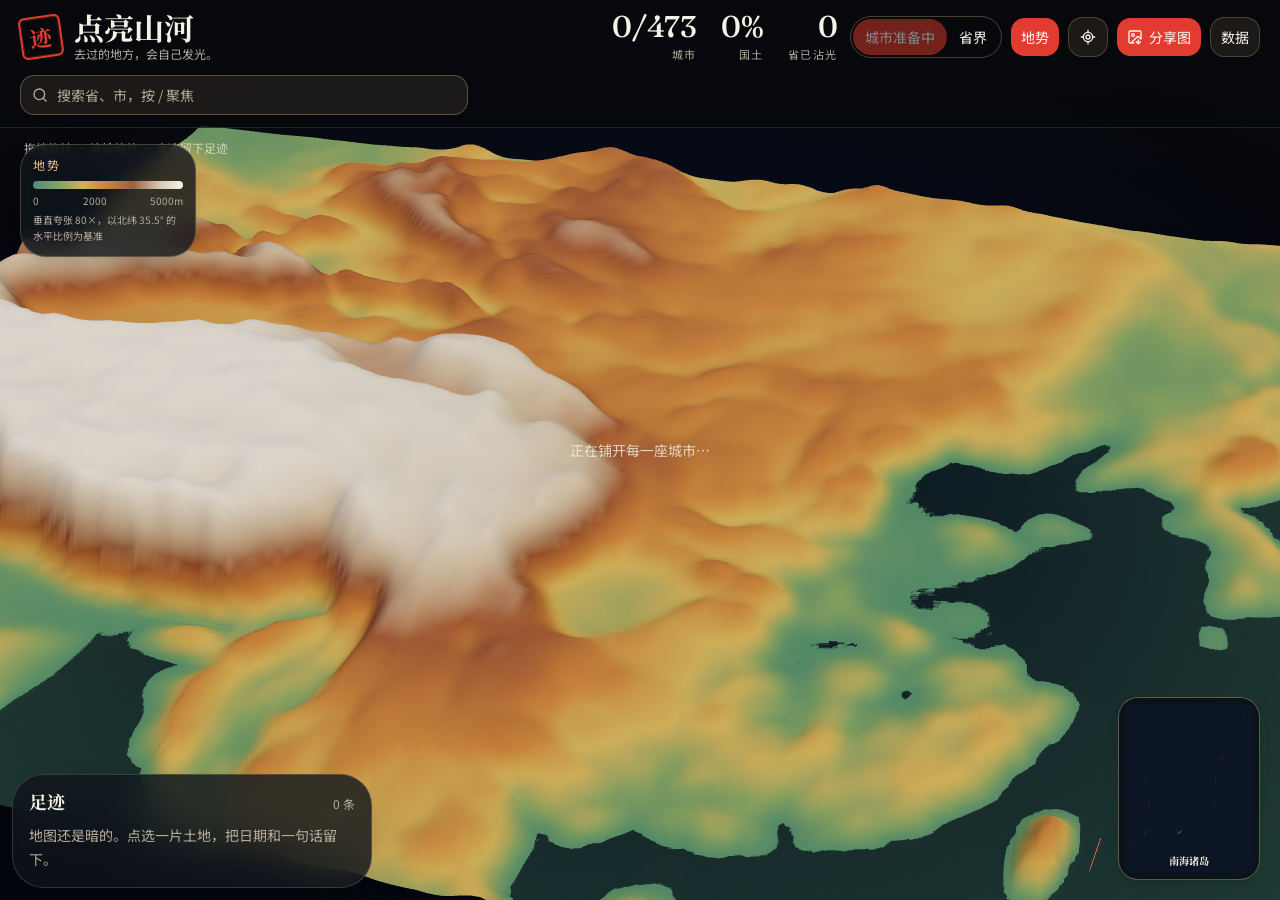
==== index.html @ 59b151c9 "点亮山河 3D 中国足迹地图" ====
<!DOCTYPE html><html lang="zh-CN" class="dark h-full antialiased"><head><meta charSet="utf-8"/><meta name="viewport" content="width=device-width, initial-scale=1"/><link rel="stylesheet" href="./_next/static/chunks/17xuiox88rmtp.css" data-precedence="next"/><link rel="preload" as="script" fetchPriority="low" href="./_next/static/chunks/0wfurka9errm3.js"/><script src="./_next/static/chunks/0yz0oxanetv6p.js" async=""></script><script src="./_next/static/chunks/39_j1bdzreq0m.js" async=""></script><script src="./_next/static/chunks/turbopack-0hvx9v9vijn-c.js" async=""></script><script src="./_next/static/chunks/3qfy96eoyh-ek.js" async=""></script><script src="./_next/static/chunks/10ocx490lu2ni.js" async=""></script><script src="./_next/static/chunks/0ku7vrfqvqwoa.js" async=""></script><script src="./_next/static/chunks/08nusuk3wm1q7.js" async=""></script><meta name="theme-color" content="#07080d"/><title>点亮山河</title><meta name="description" content="在三维中国地图上记下你去过的省和城市，点亮足迹，并导出可以分享的图片。"/><meta name="mobile-web-app-capable" content="yes"/><meta name="apple-mobile-web-app-title" content="点亮山河"/><meta name="apple-mobile-web-app-status-bar-style" content="black-translucent"/><link rel="icon" href="./favicon.ico?favicon.117ezoe8m31dk.ico" sizes="48x48" type="image/x-icon"/><link rel="icon" href="./icon.svg?icon.06da-jh_1j6-o.svg" sizes="any" type="image/svg+xml"/><script src="./_next/static/chunks/0cz1d0mv5g_q7.js" noModule=""></script></head><body class="h-dvh overflow-hidden"><div hidden=""><!--$--><!--/$--></div><div class="grid h-dvh place-items-center bg-[#07080d] text-[#f4efe4]"><div class="text-center"><div class="seal mx-auto">迹</div><h1 class="mt-6 font-serif text-4xl">点亮山河</h1><p class="mt-3 text-sm text-[#b3a898]">正在铺开海岸线…</p><div class="mx-auto mt-6 h-px w-40 overflow-hidden bg-white/10"><div class="h-full w-1/2 animate-[load_1.2s_ease-in-out_infinite] bg-[#e4c48a]"></div></div></div></div><!--$--><!--/$--><script id="_R_">(globalThis["TURBOPACK"] || (globalThis["TURBOPACK"] = [])).push({"otherChunks":["static/chunks/0wfurka9errm3.js","static/chunks/0yz0oxanetv6p.js","static/chunks/39_j1bdzreq0m.js"],"runtimeModuleIds":[94553]});</script><script src="./_next/static/chunks/0wfurka9errm3.js" async=""></script><script>(self.__next_f=self.__next_f||[]).push([0])</script><script>self.__next_f.push([1,"1:\"$Sreact.fragment\"\n2:\"./_next/static/chunks/3qfy96eoyh-ek.js\"\n3:I[39756,[\"$2\"],\"default\"]\n4:I[37457,[\"$2\"],\"default\"]\n6:\"./_next/static/chunks/10ocx490lu2ni.js\"\n7:\"./_next/static/chunks/0ku7vrfqvqwoa.js\"\n8:\"./_next/static/chunks/08nusuk3wm1q7.js\"\n9:I[18540,[\"$2\",\"$6\",\"$7\",\"$8\"],\"AppFrame\"]\na:I[97367,[\"$2\"],\"OutletBoundary\"]\nb:\"$Sreact.suspense\"\nd:\"ViewportBoundary\"\ne:I[97367,[\"$2\"],\"$d\"]\n10:\"MetadataBoundary\"\n11:I[97367,[\"$2\"],\"$10\"]\n13:I[68027,[\"$2\"],\"default\",1]\n:HL[\"./_next/static/chunks/17xuiox88rmtp.css\",\"style\"]\n5:[[\"children\",{\"s\":\"__PAGE__\",\"h\":512,\"d\":{\"r\":[\"$\",\"$1\",\"c\",{\"children\":[[\"$\",\"$L9\",null,{}],[[\"$\",\"script\",\"script-0\",{\"src\":\"./_next/static/chunks/10ocx490lu2ni.js\",\"async\":true,\"nonce\":\"$undefined\"}],[\"$\",\"script\",\"script-1\",{\"src\":\"./_next/static/chunks/0ku7vrfqvqwoa.js\",\"async\":true,\"nonce\":\"$undefined\"}],[\"$\",\"script\",\"script-2\",{\"src\":\"./_next/static/chunks/08nusuk3wm1q7.js\",\"async\":true,\"nonce\":\"$undefined\"}]],[\"$\",\"$La\",null,{\"children\":[\"$\",\"$b\",null,{\"name\":\"Next.MetadataOutlet\",\"children\":\"$@c\"}]}]]}],\"p\":false,\"v\":null}}]]\n0:{\"P\":null,\"c\":[\"\",\"\"],\"q\":\"\",\"i\":false,\"t\":{\"t\":{\"s\":\"\",\"h\":528,\"d\":{\"r\":[\"$\",\"$1\",\"c\",{\"children\":[[[\"$\",\"link\",\"0\",{\"rel\":\"stylesheet\",\"href\":\"./_next/static/chunks/17xuiox88rmtp.css\",\"precedence\":\"next\",\"crossOrigin\":\"$undefined\",\"nonce\":\"$undefined\"}],[\"$\",\"script\",\"script-0\",{\"src\":\"./_next/static/chunks/3qfy96eoyh-ek.js\",\"async\":true,\"nonce\":\"$undefined\"}]],[\"$\",\"html\",null,{\"lang\":\"zh-CN\",\"className\":\"dark h-full antialiased\",\"children\":[\"$\",\"body\",null,{\"className\":\"h-dvh overflow-hidden\",\"children\":[\"$\",\"$L3\",null,{\"parallelRouterKey\":\"children\",\"error\":\"$undefined\",\"errorStyles\":\"$undefined\",\"errorScripts\":\"$undefined\",\"template\":[\"$\",\"$L4\",null,{}],\"templateStyles\":\"$undefined\",\"templateScripts\":\"$undefined\",\"notFound\":[[[\"$\",\"title\",null,{\"children\":\"404: This page could not be found.\"}],[\"$\",\"div\",null,{\"style\":{\"fontFamily\":\"system-ui,\\\"Segoe UI\\\",Roboto,Helvetica,Arial,sans-serif,\\\"Apple Color Emoji\\\",\\\"Segoe UI Emoji\\\"\",\"height\":\"100vh\",\"textAlign\":\"center\",\"display\":\"flex\",\"flexDirection\":\"column\",\"alignItems\":\"center\",\"justifyContent\":\"center\"},\"children\":[\"$\",\"div\",null,{\"children\":[[\"$\",\"style\",null,{\"dangerouslySetInnerHTML\":{\"__html\":\"body{color:#000;background:#fff;margin:0}.next-error-h1{border-right:1px solid rgba(0,0,0,.3)}@media (prefers-color-scheme:dark){body{color:#fff;background:#000}.next-error-h1{border-right:1px solid rgba(255,255,255,.3)}}\"}}],[\"$\",\"h1\",null,{\"className\":\"next-error-h1\",\"style\":{\"display\":\"inline-block\",\"margin\":\"0 20px 0 0\",\"padding\":\"0 23px 0 0\",\"fontSize\":24,\"fontWeight\":500,\"verticalAlign\":\"top\",\"lineHeight\":\"49px\"},\"children\":404}],[\"$\",\"div\",null,{\"style\":{\"display\":\"inline-block\"},\"children\":[\"$\",\"h2\",null,{\"style\":{\"fontSize\":14,\"fontWeight\":400,\"lineHeight\":\"49px\",\"margin\":0},\"children\":\"This page could not be found.\"}]}]]}]}]],[]],\"forbidden\":\"$undefined\",\"unauthorized\":\"$undefined\"}]}]}]]}],\"p\":false,\"v\":null},\"c\":\"$Q5\"},\"h\":{\"r\":[\"$\",\"$1\",\"h\",{\"children\":[null,[\"$\",\"$Le\",null,{\"children\":\"$Lf\"}],[\"$\",\"$L11\",null,{\"children\":[[\"$\",\"div\",null,{\"hidden\":true,\"children\":[\"$\",\"$b\",null,{\"name\":\"Next.Metadata\",\"children\":\"$L12\"}]}],null]}],null]}],\"p\":false,\"v\":null}},\"m\":\"$undefined\",\"G\":[\"$13\",[[\"$\",\"link\",\"0\",{\"rel\":\"stylesheet\",\"href\":\"./_next/static/chunks/17xuiox88rmtp.css\",\"precedence\":\"next\",\"crossOrigin\":\"$undefined\",\"nonce\":\"$undefined\"}]]],\"S\":true,\"r\":\"$undefined\",\"s\":\"$undefined\",\"a\":\"$undefined\",\"l\":\"$undefined\",\"p\":\"$undefined\",\"d\":\"$undefined\",\"b\":\"VUYi3bUwhO5BUuHXXcpyo\"}\nf:[[\"$\",\"meta\",\"0\",{\"charSet\":\"utf-8\"}],[\"$\",\"meta\",\"1\",{\"name\":\"viewport\",\"content\":\"width=device-width, initial-scale=1\"}],[\"$\",\"meta\",\"2\",{\"name\":\"theme-color\",\"content\":\"#07080d\"}]]\n14:I[27201,[\"$2\"],\"IconMark\"]\nc:null\n12:[[\"$\",\"title\",\"0\",{\"children\":\"点亮山河\"}],[\"$\",\"meta\",\"1\",{\"name\":\"description\",\"content\":\"在三维中国地图上记下你去过的省和城市，点亮足迹，并导出可以分享的图片。\"}],[\"$\",\"meta\",\"2\",{\"name\":\"mobile-web-app-capable\",\"content\":\"yes\"}],[\"$\",\"meta\",\"3\",{\"name\":\"apple-mobile-web-app-title\",\"content\":\"点亮山河\"}],[\"$\",\"meta\",\"4\",{\"name\":\"apple-mobile-web-app-status-bar-style\",\"content\":\"black-translucent\"}],[\"$\",\"link\",\"5\",{\"rel\":\"icon\",\"href\":\"./favicon.ico?favicon.117ezoe8m31dk.ico\",\"sizes\":\"48x48\",\"type\":\"image/x-icon\"}],[\"$\",\"link\",\"6\",{\"rel\":\"icon\",\"href\":\"./icon.svg?icon.06da-jh_1j6-o.svg\",\"sizes\":\"any\",\"type\":\"image/svg+xml\"}],[\"$\",\"$L14\",\"7\",{}]]\n"])</script></body></html>
---- _next/static/chunks/17xuiox88rmtp.css ----
@layer properties{@supports (((-webkit-hyphens:none)) and (not (margin-trim:inline))) or ((-moz-orient:inline) and (not (color:rgb(from red r g b)))){:root,:host{--shimmer-angle:20deg}*,:before,:after,::backdrop{--tw-translate-x:0;--tw-translate-y:0;--tw-translate-z:0;--tw-rotate-x:initial;--tw-rotate-y:initial;--tw-rotate-z:initial;--tw-skew-x:initial;--tw-skew-y:initial;--tw-space-y-reverse:0;--tw-border-style:solid;--tw-leading:initial;--tw-font-weight:initial;--tw-tracking:initial;--tw-shadow:0 0 #0000;--tw-shadow-color:initial;--tw-shadow-alpha:100%;--tw-inset-shadow:0 0 #0000;--tw-inset-shadow-color:initial;--tw-inset-shadow-alpha:100%;--tw-ring-color:initial;--tw-ring-shadow:0 0 #0000;--tw-inset-ring-color:initial;--tw-inset-ring-shadow:0 0 #0000;--tw-ring-inset:initial;--tw-ring-offset-width:0px;--tw-ring-offset-color:#fff;--tw-ring-offset-shadow:0 0 #0000;--tw-outline-style:solid;--tw-backdrop-blur:initial;--tw-backdrop-brightness:initial;--tw-backdrop-contrast:initial;--tw-backdrop-grayscale:initial;--tw-backdrop-hue-rotate:initial;--tw-backdrop-invert:initial;--tw-backdrop-opacity:initial;--tw-backdrop-saturate:initial;--tw-backdrop-sepia:initial;--tw-duration:initial;--tw-animation-delay:0s;--tw-animation-direction:normal;--tw-animation-duration:initial;--tw-animation-fill-mode:none;--tw-animation-iteration-count:1;--tw-enter-blur:0;--tw-enter-opacity:1;--tw-enter-rotate:0;--tw-enter-scale:1;--tw-enter-translate-x:0;--tw-enter-translate-y:0;--tw-exit-blur:0;--tw-exit-opacity:1;--tw-exit-rotate:0;--tw-exit-scale:1;--tw-exit-translate-x:0;--tw-exit-translate-y:0;--scroll-fade-t:0px;--scroll-fade-b:0px;--scroll-fade-s:0px;--scroll-fade-e:0px;--scroll-fade-mask:initial;--shimmer-image:initial;--shimmer-text-fill:initial}}}@layer theme{:root,:host{--color-black:#000;--color-white:#fff;--spacing:.25rem;--container-sm:24rem;--container-md:28rem;--container-3xl:48rem;--text-xs:.75rem;--text-xs--line-height:calc(1 / .75);--text-sm:.875rem;--text-sm--line-height:calc(1.25 / .875);--text-base:1rem;--text-base--line-height:calc(1.5 / 1);--text-lg:1.125rem;--text-lg--line-height:calc(1.75 / 1.125);--text-xl:1.25rem;--text-xl--line-height:calc(1.75 / 1.25);--text-2xl:1.5rem;--text-2xl--line-height:calc(2 / 1.5);--text-3xl:1.875rem;--text-3xl--line-height:calc(2.25 / 1.875);--text-4xl:2.25rem;--text-4xl--line-height:calc(2.5 / 2.25);--font-weight-medium:500;--tracking-wide:.025em;--tracking-widest:.1em;--leading-snug:1.375;--radius-md:calc(var(--radius) * .8);--blur-xs:4px;--blur-md:12px;--blur-xl:24px;--default-transition-duration:.15s;--default-transition-timing-function:cubic-bezier(.4, 0, .2, 1);--default-font-family:"Noto Sans SC", "Noto Sans CJK SC", "PingFang SC", "Microsoft YaHei", sans-serif;--default-mono-font-family:ui-monospace, SFMono-Regular, monospace}}@layer base{*,:after,:before,::backdrop{box-sizing:border-box;border:0 solid;margin:0;padding:0}::file-selector-button{box-sizing:border-box;border:0 solid;margin:0;padding:0}html,:host{-webkit-text-size-adjust:100%;tab-size:4;line-height:1.5;font-family:var(--default-font-family,-apple-system, BlinkMacSystemFont, "Segoe UI", Roboto, "Helvetica Neue", "Noto Sans", Arial, sans-serif, "Apple Color Emoji", "Segoe UI Emoji", "Segoe UI Symbol", "Noto Color Emoji");font-feature-settings:var(--default-font-feature-settings,normal);font-variation-settings:var(--default-font-variation-settings,normal);-webkit-tap-highlight-color:transparent}hr{height:0;color:inherit;border-top-width:1px}abbr:where([title]){-webkit-text-decoration:underline dotted;text-decoration:underline dotted}h1,h2,h3,h4,h5,h6{font-size:inherit;font-weight:inherit}a{color:inherit;-webkit-text-decoration:inherit;-webkit-text-decoration:inherit;-webkit-text-decoration:inherit;-webkit-text-decoration:inherit;text-decoration:inherit}b,strong{font-weight:bolder}code,kbd,samp,pre{font-family:var(--default-mono-font-family,ui-monospace, SFMono-Regular, Menlo, Monaco, Consolas, "Liberation Mono", "Courier New", monospace);font-feature-settings:var(--default-mono-font-feature-settings,normal);font-variation-settings:var(--default-mono-font-variation-settings,normal);font-size:1em}small{font-size:80%}sub,sup{vertical-align:baseline;font-size:75%;line-height:0;position:relative}sub{bottom:-.25em}sup{top:-.5em}table{text-indent:0;border-color:inherit;border-collapse:collapse}:-moz-focusring:where(:not(iframe)){outline:auto}progress{vertical-align:baseline}summary{display:list-item}ol,ul,menu{list-style:none}img,svg,video,canvas,audio,iframe,embed,object{vertical-align:middle;display:block}img,video{max-width:100%;height:auto}button,input,select,optgroup,textarea{font:inherit;font-feature-settings:inherit;font-variation-settings:inherit;letter-spacing:inherit;color:inherit;opacity:1;background-color:#0000;border-radius:0}::file-selector-button{font:inherit;font-feature-settings:inherit;font-variation-settings:inherit;letter-spacing:inherit;color:inherit;opacity:1;background-color:#0000;border-radius:0}:where(select:is([multiple],[size])) optgroup{font-weight:bolder}:where(select:is([multiple],[size])) optgroup option{padding-inline-start:20px}::file-selector-button{margin-inline-end:4px}::placeholder{opacity:1}@supports (not ((-webkit-appearance:-apple-pay-button))) or (contain-intrinsic-size:1px){::placeholder{color:currentColor}@supports (color:color-mix(in lab, red, red)){::placeholder{color:color-mix(in oklab, currentcolor 50%, transparent)}}}textarea{resize:vertical}::-webkit-search-decoration{-webkit-appearance:none}::-webkit-date-and-time-value{min-height:1lh;text-align:inherit}::-webkit-datetime-edit{display:inline-flex}::-webkit-datetime-edit-fields-wrapper{padding:0}::-webkit-datetime-edit{padding-block:0}::-webkit-datetime-edit-year-field{padding-block:0}::-webkit-datetime-edit-month-field{padding-block:0}::-webkit-datetime-edit-day-field{padding-block:0}::-webkit-datetime-edit-hour-field{padding-block:0}::-webkit-datetime-edit-minute-field{padding-block:0}::-webkit-datetime-edit-second-field{padding-block:0}::-webkit-datetime-edit-millisecond-field{padding-block:0}::-webkit-datetime-edit-meridiem-field{padding-block:0}::-webkit-calendar-picker-indicator{line-height:1}:-moz-ui-invalid{box-shadow:none}button,input:where([type=button],[type=reset],[type=submit]){appearance:button}::file-selector-button{appearance:button}::-webkit-inner-spin-button{height:auto}::-webkit-outer-spin-button{height:auto}[hidden]:where(:not([hidden=until-found])){display:none!important}*{border-color:var(--border);outline-color:var(--ring)}@supports (color:color-mix(in lab, red, red)){*{outline-color:color-mix(in oklab, var(--ring) 50%, transparent)}}html{font-family:Noto Sans SC,Noto Sans CJK SC,PingFang SC,Microsoft YaHei,sans-serif}body{background-color:var(--background);color:var(--foreground);background:radial-gradient(1100px 640px at 50% 42%,#384a7061,#0000 62%),radial-gradient(700px 420px at 72% 78%,#b45a281f,#0000 55%),#07080d}button,input,textarea{font-family:inherit}}@layer components;@layer utilities{.pointer-events-auto{pointer-events:auto}.pointer-events-none{pointer-events:none}.visible{visibility:visible}.sr-only{clip-path:inset(50%);white-space:nowrap;border-width:0;width:1px;height:1px;margin:-1px;padding:0;position:absolute;overflow:hidden}.absolute{position:absolute}.fixed{position:fixed}.relative{position:relative}.static{position:static}.inset-0{inset:0}.inset-x-0{inset-inline:0}.top-0{top:0}.top-1\/2{top:50%}.top-2{top:calc(var(--spacing) * 2)}.top-36{top:calc(var(--spacing) * 36)}.right-2{right:calc(var(--spacing) * 2)}.right-3{right:calc(var(--spacing) * 3)}.bottom-3{bottom:calc(var(--spacing) * 3)}.bottom-6{bottom:calc(var(--spacing) * 6)}.bottom-\[148px\]{bottom:148px}.left-0{left:0}.left-1\/2{left:50%}.left-3{left:calc(var(--spacing) * 3)}.isolate{isolation:isolate}.z-10{z-index:10}.z-20{z-index:20}.z-30{z-index:30}.z-40{z-index:40}.z-50{z-index:50}.-mx-1{margin-inline:calc(var(--spacing) * -1)}.-mx-4{margin-inline:calc(var(--spacing) * -4)}.mx-auto{margin-inline:auto}.my-1{margin-block:var(--spacing)}.mt-1{margin-top:var(--spacing)}.mt-2{margin-top:calc(var(--spacing) * 2)}.mt-3{margin-top:calc(var(--spacing) * 3)}.mt-4{margin-top:calc(var(--spacing) * 4)}.mt-5{margin-top:calc(var(--spacing) * 5)}.mt-6{margin-top:calc(var(--spacing) * 6)}.-mb-4{margin-bottom:calc(var(--spacing) * -4)}.mb-2{margin-bottom:calc(var(--spacing) * 2)}.mb-3{margin-bottom:calc(var(--spacing) * 3)}.ml-2{margin-left:calc(var(--spacing) * 2)}.ml-auto{margin-left:auto}.block{display:block}.flex{display:flex}.grid{display:grid}.inline-flex{display:inline-flex}.field-sizing-content{field-sizing:content}.size-4{width:calc(var(--spacing) * 4);height:calc(var(--spacing) * 4)}.size-6{width:calc(var(--spacing) * 6);height:calc(var(--spacing) * 6)}.size-7{width:calc(var(--spacing) * 7);height:calc(var(--spacing) * 7)}.size-8{width:calc(var(--spacing) * 8);height:calc(var(--spacing) * 8)}.size-9{width:calc(var(--spacing) * 9);height:calc(var(--spacing) * 9)}.size-10{width:calc(var(--spacing) * 10);height:calc(var(--spacing) * 10)}.size-14{width:calc(var(--spacing) * 14);height:calc(var(--spacing) * 14)}.size-full{width:100%;height:100%}.h-1\.5{height:calc(var(--spacing) * 1.5)}.h-2{height:calc(var(--spacing) * 2)}.h-6{height:calc(var(--spacing) * 6)}.h-7{height:calc(var(--spacing) * 7)}.h-8{height:calc(var(--spacing) * 8)}.h-9{height:calc(var(--spacing) * 9)}.h-10{height:calc(var(--spacing) * 10)}.h-11{height:calc(var(--spacing) * 11)}.h-36{height:calc(var(--spacing) * 36)}.h-auto{height:auto}.h-dvh{height:100dvh}.h-full{height:100%}.h-px{height:1px}.max-h-\(--radix-dropdown-menu-content-available-height\){max-height:var(--radix-dropdown-menu-content-available-height)}.max-h-\[34dvh\]{max-height:34dvh}.max-h-\[42dvh\]{max-height:42dvh}.max-h-\[70dvh\]{max-height:70dvh}.min-h-16{min-height:calc(var(--spacing) * 16)}.min-h-64{min-height:calc(var(--spacing) * 64)}.w-\(--radix-dropdown-menu-trigger-width\){width:var(--radix-dropdown-menu-trigger-width)}.w-1\/2{width:50%}.w-12{width:calc(var(--spacing) * 12)}.w-40{width:calc(var(--spacing) * 40)}.w-44{width:calc(var(--spacing) * 44)}.w-\[118px\]{width:118px}.w-\[min\(360px\,calc\(100\%-7\.5rem\)\)\]{width:min(360px,100% - 7.5rem)}.w-auto{width:auto}.w-full{width:100%}.max-w-\[calc\(100\%-2rem\)\]{max-width:calc(100% - 2rem)}.max-w-md{max-width:var(--container-md)}.min-w-0{min-width:0}.min-w-32{min-width:calc(var(--spacing) * 32)}.min-w-\[96px\]{min-width:96px}.min-w-\[180px\]{min-width:180px}.flex-1{flex:1}.shrink-0{flex-shrink:0}.origin-\(--radix-dropdown-menu-content-transform-origin\){transform-origin:var(--radix-dropdown-menu-content-transform-origin)}.-translate-x-1\/2{--tw-translate-x:calc(calc(1 / 2 * 100%) * -1);translate:var(--tw-translate-x) var(--tw-translate-y)}.-translate-y-1\/2{--tw-translate-y:calc(calc(1 / 2 * 100%) * -1);translate:var(--tw-translate-x) var(--tw-translate-y)}.transform{transform:var(--tw-rotate-x,) var(--tw-rotate-y,) var(--tw-rotate-z,) var(--tw-skew-x,) var(--tw-skew-y,)}.animate-\[load_1\.2s_ease-in-out_infinite\]{animation:1.2s ease-in-out infinite load}.cursor-default{cursor:default}.cursor-pointer{cursor:pointer}.touch-none{touch-action:none}.flex-col{flex-direction:column}.flex-col-reverse{flex-direction:column-reverse}.flex-wrap{flex-wrap:wrap}.place-items-center{place-items:center}.items-baseline{align-items:baseline}.items-center{align-items:center}.items-end{align-items:flex-end}.items-start{align-items:flex-start}.justify-between{justify-content:space-between}.justify-center{justify-content:center}.gap-1{gap:var(--spacing)}.gap-1\.5{gap:calc(var(--spacing) * 1.5)}.gap-2{gap:calc(var(--spacing) * 2)}.gap-3{gap:calc(var(--spacing) * 3)}.gap-4{gap:calc(var(--spacing) * 4)}:where(.space-y-1>:not(:last-child)){--tw-space-y-reverse:0;margin-block-start:calc(var(--spacing) * var(--tw-space-y-reverse));margin-block-end:calc(var(--spacing) * calc(1 - var(--tw-space-y-reverse)))}:where(.space-y-1\.5>:not(:last-child)){--tw-space-y-reverse:0;margin-block-start:calc(calc(var(--spacing) * 1.5) * var(--tw-space-y-reverse));margin-block-end:calc(calc(var(--spacing) * 1.5) * calc(1 - var(--tw-space-y-reverse)))}:where(.space-y-2>:not(:last-child)){--tw-space-y-reverse:0;margin-block-start:calc(calc(var(--spacing) * 2) * var(--tw-space-y-reverse));margin-block-end:calc(calc(var(--spacing) * 2) * calc(1 - var(--tw-space-y-reverse)))}:where(.space-y-3>:not(:last-child)){--tw-space-y-reverse:0;margin-block-start:calc(calc(var(--spacing) * 3) * var(--tw-space-y-reverse));margin-block-end:calc(calc(var(--spacing) * 3) * calc(1 - var(--tw-space-y-reverse)))}:where(.space-y-5>:not(:last-child)){--tw-space-y-reverse:0;margin-block-start:calc(calc(var(--spacing) * 5) * var(--tw-space-y-reverse));margin-block-end:calc(calc(var(--spacing) * 5) * calc(1 - var(--tw-space-y-reverse)))}.truncate{text-overflow:ellipsis;white-space:nowrap;overflow:hidden}.overflow-hidden{overflow:hidden}.overflow-x-hidden{overflow-x:hidden}.overflow-y-auto{overflow-y:auto}.rounded-2xl{border-radius:calc(var(--radius) * 1.8)}.rounded-3xl{border-radius:calc(var(--radius) * 2.2)}.rounded-\[inherit\]{border-radius:inherit}.rounded-\[min\(var\(--radius-md\)\,10px\)\]{border-radius:min(var(--radius-md), 10px)}.rounded-\[min\(var\(--radius-md\)\,12px\)\]{border-radius:min(var(--radius-md), 12px)}.rounded-full{border-radius:2147483647px}.rounded-lg{border-radius:var(--radius)}.rounded-md{border-radius:calc(var(--radius) * .8)}.rounded-xl{border-radius:calc(var(--radius) * 1.4)}.rounded-b-xl{border-bottom-right-radius:calc(var(--radius) * 1.4);border-bottom-left-radius:calc(var(--radius) * 1.4)}.border{border-style:var(--tw-border-style);border-width:1px}.border-t{border-top-style:var(--tw-border-style);border-top-width:1px}.border-b{border-bottom-style:var(--tw-border-style);border-bottom-width:1px}.border-dashed{--tw-border-style:dashed;border-style:dashed}.border-\[\#8fd0a8\]\/40{border-color:#8fd0a866;border-color:lab(78.2884% -27.7857 13.0576/.4)}.border-\[\#e4c48a\]\/15{border-color:#e4c48a26;border-color:lab(80.9469% 5.94583 33.5612/.15)}.border-\[\#e4c48a\]\/20{border-color:#e4c48a33;border-color:lab(80.9469% 5.94583 33.5612/.2)}.border-\[\#e4c48a\]\/25{border-color:#e4c48a40;border-color:lab(80.9469% 5.94583 33.5612/.25)}.border-\[\#e4c48a\]\/30{border-color:#e4c48a4d;border-color:lab(80.9469% 5.94583 33.5612/.3)}.border-\[\#e4c48a\]\/35{border-color:#e4c48a59;border-color:lab(80.9469% 5.94583 33.5612/.35)}.border-\[\#e4c48a\]\/40{border-color:#e4c48a66;border-color:lab(80.9469% 5.94583 33.5612/.4)}.border-\[\#e4c48a\]\/50{border-color:#e4c48a80;border-color:lab(80.9469% 5.94583 33.5612/.5)}.border-\[\#e23b2f\]\/50{border-color:#e23b2f80;border-color:lab(52.0949% 64.0129 47.565/.5)}.border-border{border-color:var(--border)}.border-input{border-color:var(--input)}.border-transparent{border-color:#0000}.border-white\/10{border-color:#ffffff1a}@supports (color:color-mix(in lab, red, red)){.border-white\/10{border-color:color-mix(in oklab, var(--color-white) 10%, transparent)}}.bg-\[\#070c16\]\/80{background-color:#070c16cc;background-color:lab(3.2471% .0972077 -5.94537/.8)}.bg-\[\#161b24\]{background-color:#161b24}.bg-\[\#07080d\]{background-color:#07080d}.bg-\[\#07080d\]\/75{background-color:#07080dbf;background-color:lab(2.2198% .274017 -2.09836/.75)}.bg-\[\#10141c\]\/80{background-color:#10141ccc;background-color:lab(6.20719% -.0448823 -6.13807/.8)}.bg-\[\#10141c\]\/90{background-color:#10141ce6;background-color:lab(6.20719% -.0448823 -6.13807/.9)}.bg-\[\#10141c\]\/92{background-color:#10141ceb;background-color:lab(6.20719% -.0448823 -6.13807/.92)}.bg-\[\#10141c\]\/95{background-color:#10141cf2;background-color:lab(6.20719% -.0448823 -6.13807/.95)}.bg-\[\#e4c48a\]{background-color:#e4c48a}.bg-\[\#e23b2f\]{background-color:#e23b2f}.bg-\[\#e23b2f\]\/15{background-color:#e23b2f26;background-color:lab(52.0949% 64.0129 47.565/.15)}.bg-background{background-color:var(--background)}.bg-black\/10{background-color:#0000001a}@supports (color:color-mix(in lab, red, red)){.bg-black\/10{background-color:color-mix(in oklab, var(--color-black) 10%, transparent)}}.bg-black\/30{background-color:#0000004d}@supports (color:color-mix(in lab, red, red)){.bg-black\/30{background-color:color-mix(in oklab, var(--color-black) 30%, transparent)}}.bg-border{background-color:var(--border)}.bg-destructive\/10{background-color:var(--destructive)}@supports (color:color-mix(in lab, red, red)){.bg-destructive\/10{background-color:color-mix(in oklab, var(--destructive) 10%, transparent)}}.bg-muted\/50{background-color:var(--muted)}@supports (color:color-mix(in lab, red, red)){.bg-muted\/50{background-color:color-mix(in oklab, var(--muted) 50%, transparent)}}.bg-popover{background-color:var(--popover)}.bg-primary{background-color:var(--primary)}.bg-secondary{background-color:var(--secondary)}.bg-transparent{background-color:#0000}.bg-white\/10{background-color:#ffffff1a}@supports (color:color-mix(in lab, red, red)){.bg-white\/10{background-color:color-mix(in oklab, var(--color-white) 10%, transparent)}}.bg-white\/15{background-color:#ffffff26}@supports (color:color-mix(in lab, red, red)){.bg-white\/15{background-color:color-mix(in oklab, var(--color-white) 15%, transparent)}}.bg-white\/\[0\.03\]{background-color:#ffffff08}@supports (color:color-mix(in lab, red, red)){.bg-white\/\[0\.03\]{background-color:color-mix(in oklab, var(--color-white) 3%, transparent)}}.bg-clip-padding{background-clip:padding-box}.object-cover{object-fit:cover}.p-0\.5{padding:calc(var(--spacing) * .5)}.p-1{padding:var(--spacing)}.p-1\.5{padding:calc(var(--spacing) * 1.5)}.p-3{padding:calc(var(--spacing) * 3)}.p-4{padding:calc(var(--spacing) * 4)}.p-px{padding:1px}.px-1{padding-inline:var(--spacing)}.px-1\.5{padding-inline:calc(var(--spacing) * 1.5)}.px-2{padding-inline:calc(var(--spacing) * 2)}.px-2\.5{padding-inline:calc(var(--spacing) * 2.5)}.px-3{padding-inline:calc(var(--spacing) * 3)}.px-4{padding-inline:calc(var(--spacing) * 4)}.px-5{padding-inline:calc(var(--spacing) * 5)}.px-6{padding-inline:calc(var(--spacing) * 6)}.py-0\.5{padding-block:calc(var(--spacing) * .5)}.py-1{padding-block:var(--spacing)}.py-2{padding-block:calc(var(--spacing) * 2)}.py-3{padding-block:calc(var(--spacing) * 3)}.py-8{padding-block:calc(var(--spacing) * 8)}.pt-3{padding-top:calc(var(--spacing) * 3)}.pt-4{padding-top:calc(var(--spacing) * 4)}.pr-8{padding-right:calc(var(--spacing) * 8)}.pb-1{padding-bottom:var(--spacing)}.pb-2{padding-bottom:calc(var(--spacing) * 2)}.pb-3{padding-bottom:calc(var(--spacing) * 3)}.pb-4{padding-bottom:calc(var(--spacing) * 4)}.pb-\[max\(20px\,env\(safe-area-inset-bottom\)\)\]{padding-bottom:max(20px, env(safe-area-inset-bottom))}.pl-1\.5{padding-left:calc(var(--spacing) * 1.5)}.pl-9{padding-left:calc(var(--spacing) * 9)}.text-center{text-align:center}.text-left{text-align:left}.text-right{text-align:right}.font-display{font-family:Fraunces,Noto Serif SC,serif}.font-heading{font-family:Noto Serif SC,Noto Serif CJK SC,serif}.font-serif{font-family:Noto Serif SC,Noto Serif CJK SC,Songti SC,serif}.text-2xl{font-size:var(--text-2xl);line-height:var(--tw-leading,var(--text-2xl--line-height))}.text-3xl{font-size:var(--text-3xl);line-height:var(--tw-leading,var(--text-3xl--line-height))}.text-4xl{font-size:var(--text-4xl);line-height:var(--tw-leading,var(--text-4xl--line-height))}.text-base{font-size:var(--text-base);line-height:var(--tw-leading,var(--text-base--line-height))}.text-lg{font-size:var(--text-lg);line-height:var(--tw-leading,var(--text-lg--line-height))}.text-sm{font-size:var(--text-sm);line-height:var(--tw-leading,var(--text-sm--line-height))}.text-xl{font-size:var(--text-xl);line-height:var(--tw-leading,var(--text-xl--line-height))}.text-xs{font-size:var(--text-xs);line-height:var(--tw-leading,var(--text-xs--line-height))}.text-\[0\.8rem\]{font-size:.8rem}.text-\[10px\]{font-size:10px}.text-\[11px\]{font-size:11px}.leading-4{--tw-leading:calc(var(--spacing) * 4);line-height:calc(var(--spacing) * 4)}.leading-5{--tw-leading:calc(var(--spacing) * 5);line-height:calc(var(--spacing) * 5)}.leading-6{--tw-leading:calc(var(--spacing) * 6);line-height:calc(var(--spacing) * 6)}.leading-none{--tw-leading:1;line-height:1}.leading-snug{--tw-leading:var(--leading-snug);line-height:var(--leading-snug)}.font-medium{--tw-font-weight:var(--font-weight-medium);font-weight:var(--font-weight-medium)}.tracking-\[0\.14em\]{--tw-tracking:.14em;letter-spacing:.14em}.tracking-\[0\.16em\]{--tw-tracking:.16em;letter-spacing:.16em}.tracking-\[0\.18em\]{--tw-tracking:.18em;letter-spacing:.18em}.tracking-wide{--tw-tracking:var(--tracking-wide);letter-spacing:var(--tracking-wide)}.tracking-widest{--tw-tracking:var(--tracking-widest);letter-spacing:var(--tracking-widest)}.whitespace-nowrap{white-space:nowrap}.text-\[\#8f8678\]{color:#8f8678}.text-\[\#b3a898\]{color:#b3a898}.text-\[\#b7ad9c\]{color:#b7ad9c}.text-\[\#c6ecd4\]{color:#c6ecd4}.text-\[\#d9d0c2\]{color:#d9d0c2}.text-\[\#e4c48a\]{color:#e4c48a}.text-\[\#e23b2f\]{color:#e23b2f}.text-\[\#f0e6d4\]{color:#f0e6d4}.text-\[\#f4efe4\]{color:#f4efe4}.text-\[\#f4efe4\]\/80{color:#f4efe4cc;color:lab(94.615% .342548 5.96367/.8)}.text-\[\#f6f1e6\]{color:#f6f1e6}.text-\[\#f6f1e6\]\/70{color:#f6f1e6b3;color:lab(95.3125% .341505 5.95416/.7)}.text-\[\#f6f1e6\]\/80{color:#f6f1e6cc;color:lab(95.3125% .341505 5.95416/.8)}.text-\[\#ffb4a8\]{color:#ffb4a8}.text-\[\#ffd7a1\]{color:#ffd7a1}.text-destructive{color:var(--destructive)}.text-muted-foreground{color:var(--muted-foreground)}.text-popover-foreground{color:var(--popover-foreground)}.text-primary{color:var(--primary)}.text-primary-foreground{color:var(--primary-foreground)}.text-secondary-foreground{color:var(--secondary-foreground)}.text-white{color:var(--color-white)}.underline-offset-2{text-underline-offset:2px}.underline-offset-4{text-underline-offset:4px}.antialiased{-webkit-font-smoothing:antialiased;-moz-osx-font-smoothing:grayscale}.opacity-0{opacity:0}.opacity-100{opacity:1}.shadow-2xl{--tw-shadow:0 25px 50px -12px var(--tw-shadow-color,#00000040);box-shadow:var(--tw-inset-shadow), var(--tw-inset-ring-shadow), var(--tw-ring-offset-shadow), var(--tw-ring-shadow), var(--tw-shadow)}.shadow-lg{--tw-shadow:0 10px 15px -3px var(--tw-shadow-color,#0000001a), 0 4px 6px -4px var(--tw-shadow-color,#0000001a);box-shadow:var(--tw-inset-shadow), var(--tw-inset-ring-shadow), var(--tw-ring-offset-shadow), var(--tw-ring-shadow), var(--tw-shadow)}.shadow-md{--tw-shadow:0 4px 6px -1px var(--tw-shadow-color,#0000001a), 0 2px 4px -2px var(--tw-shadow-color,#0000001a);box-shadow:var(--tw-inset-shadow), var(--tw-inset-ring-shadow), var(--tw-ring-offset-shadow), var(--tw-ring-shadow), var(--tw-shadow)}.shadow-xl{--tw-shadow:0 20px 25px -5px var(--tw-shadow-color,#0000001a), 0 8px 10px -6px var(--tw-shadow-color,#0000001a);box-shadow:var(--tw-inset-shadow), var(--tw-inset-ring-shadow), var(--tw-ring-offset-shadow), var(--tw-ring-shadow), var(--tw-shadow)}.ring,.ring-1{--tw-ring-shadow:var(--tw-ring-inset,) 0 0 0 calc(1px + var(--tw-ring-offset-width)) var(--tw-ring-color,currentcolor);box-shadow:var(--tw-inset-shadow), var(--tw-inset-ring-shadow), var(--tw-ring-offset-shadow), var(--tw-ring-shadow), var(--tw-shadow)}.ring-foreground\/10{--tw-ring-color:var(--foreground)}@supports (color:color-mix(in lab, red, red)){.ring-foreground\/10{--tw-ring-color:color-mix(in oklab, var(--foreground) 10%, transparent)}}.outline-hidden{--tw-outline-style:none;outline-style:none}@media (forced-colors:active){.outline-hidden{outline-offset:2px;outline:2px solid #0000}}.outline{outline-style:var(--tw-outline-style);outline-width:1px}.backdrop-blur-md{--tw-backdrop-blur:blur(var(--blur-md));-webkit-backdrop-filter:var(--tw-backdrop-blur,) var(--tw-backdrop-brightness,) var(--tw-backdrop-contrast,) var(--tw-backdrop-grayscale,) var(--tw-backdrop-hue-rotate,) var(--tw-backdrop-invert,) var(--tw-backdrop-opacity,) var(--tw-backdrop-saturate,) var(--tw-backdrop-sepia,);backdrop-filter:var(--tw-backdrop-blur,) var(--tw-backdrop-brightness,) var(--tw-backdrop-contrast,) var(--tw-backdrop-grayscale,) var(--tw-backdrop-hue-rotate,) var(--tw-backdrop-invert,) var(--tw-backdrop-opacity,) var(--tw-backdrop-saturate,) var(--tw-backdrop-sepia,)}.backdrop-blur-xl{--tw-backdrop-blur:blur(var(--blur-xl));-webkit-backdrop-filter:var(--tw-backdrop-blur,) var(--tw-backdrop-brightness,) var(--tw-backdrop-contrast,) var(--tw-backdrop-grayscale,) var(--tw-backdrop-hue-rotate,) var(--tw-backdrop-invert,) var(--tw-backdrop-opacity,) var(--tw-backdrop-saturate,) var(--tw-backdrop-sepia,);backdrop-filter:var(--tw-backdrop-blur,) var(--tw-backdrop-brightness,) var(--tw-backdrop-contrast,) var(--tw-backdrop-grayscale,) var(--tw-backdrop-hue-rotate,) var(--tw-backdrop-invert,) var(--tw-backdrop-opacity,) var(--tw-backdrop-saturate,) var(--tw-backdrop-sepia,)}.transition-\[color\,box-shadow\]{transition-property:color,box-shadow;transition-timing-function:var(--tw-ease,var(--default-transition-timing-function));transition-duration:var(--tw-duration,var(--default-transition-duration))}.transition-all{transition-property:all;transition-timing-function:var(--tw-ease,var(--default-transition-timing-function));transition-duration:var(--tw-duration,var(--default-transition-duration))}.transition-colors{transition-property:color,background-color,border-color,outline-color,text-decoration-color,fill,stroke,--tw-gradient-from,--tw-gradient-via,--tw-gradient-to;transition-timing-function:var(--tw-ease,var(--default-transition-timing-function));transition-duration:var(--tw-duration,var(--default-transition-duration))}.transition-opacity{transition-property:opacity;transition-timing-function:var(--tw-ease,var(--default-transition-timing-function));transition-duration:var(--tw-duration,var(--default-transition-duration))}.duration-100{--tw-duration:.1s;transition-duration:.1s}.outline-none{--tw-outline-style:none;outline-style:none}.select-none{-webkit-user-select:none;user-select:none}.group-focus\/dropdown-menu-item\:text-accent-foreground:is(:where(.group\/dropdown-menu-item):focus *){color:var(--accent-foreground)}.group-data-\[disabled\=true\]\:pointer-events-none:is(:where(.group)[data-disabled=true] *){pointer-events:none}.group-data-\[disabled\=true\]\:opacity-50:is(:where(.group)[data-disabled=true] *){opacity:.5}.peer-disabled\:cursor-not-allowed:is(:where(.peer):disabled~*){cursor:not-allowed}.peer-disabled\:opacity-50:is(:where(.peer):disabled~*){opacity:.5}.file\:inline-flex::file-selector-button{display:inline-flex}.file\:h-6::file-selector-button{height:calc(var(--spacing) * 6)}.file\:border-0::file-selector-button{border-style:var(--tw-border-style);border-width:0}.file\:bg-transparent::file-selector-button{background-color:#0000}.file\:text-sm::file-selector-button{font-size:var(--text-sm);line-height:var(--tw-leading,var(--text-sm--line-height))}.file\:font-medium::file-selector-button{--tw-font-weight:var(--font-weight-medium);font-weight:var(--font-weight-medium)}.file\:text-foreground::file-selector-button{color:var(--foreground)}.placeholder\:text-muted-foreground::placeholder{color:var(--muted-foreground)}@media (hover:hover){.hover\:bg-\[color-mix\(in_oklch\,var\(--secondary\)\,var\(--foreground\)_5\%\)\]:hover{background-color:var(--secondary)}@supports (color:color-mix(in lab, red, red)){.hover\:bg-\[color-mix\(in_oklch\,var\(--secondary\)\,var\(--foreground\)_5\%\)\]:hover{background-color:color-mix(in oklch,var(--secondary),var(--foreground) 5%)}}.hover\:bg-destructive\/20:hover{background-color:var(--destructive)}@supports (color:color-mix(in lab, red, red)){.hover\:bg-destructive\/20:hover{background-color:color-mix(in oklab, var(--destructive) 20%, transparent)}}.hover\:bg-muted:hover{background-color:var(--muted)}.hover\:bg-primary\/80:hover{background-color:var(--primary)}@supports (color:color-mix(in lab, red, red)){.hover\:bg-primary\/80:hover{background-color:color-mix(in oklab, var(--primary) 80%, transparent)}}.hover\:bg-white\/5:hover{background-color:#ffffff0d}@supports (color:color-mix(in lab, red, red)){.hover\:bg-white\/5:hover{background-color:color-mix(in oklab, var(--color-white) 5%, transparent)}}.hover\:text-foreground:hover{color:var(--foreground)}.hover\:underline:hover{text-decoration-line:underline}}.focus\:bg-accent:focus{background-color:var(--accent)}.focus\:text-accent-foreground:focus,:is(.focus\:\*\*\:text-accent-foreground:focus *),:is(.not-data-\[variant\=destructive\]\:focus\:\*\*\:text-accent-foreground:not([data-variant=destructive]):focus *){color:var(--accent-foreground)}.focus-visible\:border-destructive\/40:focus-visible{border-color:var(--destructive)}@supports (color:color-mix(in lab, red, red)){.focus-visible\:border-destructive\/40:focus-visible{border-color:color-mix(in oklab, var(--destructive) 40%, transparent)}}.focus-visible\:border-ring:focus-visible{border-color:var(--ring)}.focus-visible\:ring-3:focus-visible,.focus-visible\:ring-\[3px\]:focus-visible{--tw-ring-shadow:var(--tw-ring-inset,) 0 0 0 calc(3px + var(--tw-ring-offset-width)) var(--tw-ring-color,currentcolor);box-shadow:var(--tw-inset-shadow), var(--tw-inset-ring-shadow), var(--tw-ring-offset-shadow), var(--tw-ring-shadow), var(--tw-shadow)}.focus-visible\:ring-destructive\/20:focus-visible{--tw-ring-color:var(--destructive)}@supports (color:color-mix(in lab, red, red)){.focus-visible\:ring-destructive\/20:focus-visible{--tw-ring-color:color-mix(in oklab, var(--destructive) 20%, transparent)}}.focus-visible\:ring-ring\/50:focus-visible{--tw-ring-color:var(--ring)}@supports (color:color-mix(in lab, red, red)){.focus-visible\:ring-ring\/50:focus-visible{--tw-ring-color:color-mix(in oklab, var(--ring) 50%, transparent)}}.focus-visible\:outline-1:focus-visible{outline-style:var(--tw-outline-style);outline-width:1px}.active\:not-aria-\[haspopup\]\:translate-y-px:active:not([aria-haspopup]){--tw-translate-y:1px;translate:var(--tw-translate-x) var(--tw-translate-y)}.disabled\:pointer-events-none:disabled{pointer-events:none}.disabled\:cursor-not-allowed:disabled{cursor:not-allowed}.disabled\:bg-input\/50:disabled{background-color:var(--input)}@supports (color:color-mix(in lab, red, red)){.disabled\:bg-input\/50:disabled{background-color:color-mix(in oklab, var(--input) 50%, transparent)}}.disabled\:opacity-50:disabled{opacity:.5}:where([data-slot=button-group]) .in-data-\[slot\=button-group\]\:rounded-lg{border-radius:var(--radius)}.has-data-\[icon\=inline-end\]\:pr-1\.5:has([data-icon=inline-end]){padding-right:calc(var(--spacing) * 1.5)}.has-data-\[icon\=inline-end\]\:pr-2:has([data-icon=inline-end]){padding-right:calc(var(--spacing) * 2)}.has-data-\[icon\=inline-start\]\:pl-1\.5:has([data-icon=inline-start]){padding-left:calc(var(--spacing) * 1.5)}.has-data-\[icon\=inline-start\]\:pl-2:has([data-icon=inline-start]){padding-left:calc(var(--spacing) * 2)}.aria-expanded\:bg-muted[aria-expanded=true]{background-color:var(--muted)}.aria-expanded\:bg-secondary[aria-expanded=true]{background-color:var(--secondary)}.aria-expanded\:text-foreground[aria-expanded=true]{color:var(--foreground)}.aria-expanded\:text-secondary-foreground[aria-expanded=true]{color:var(--secondary-foreground)}.aria-invalid\:border-destructive[aria-invalid=true]{border-color:var(--destructive)}.aria-invalid\:ring-3[aria-invalid=true]{--tw-ring-shadow:var(--tw-ring-inset,) 0 0 0 calc(3px + var(--tw-ring-offset-width)) var(--tw-ring-color,currentcolor);box-shadow:var(--tw-inset-shadow), var(--tw-inset-ring-shadow), var(--tw-ring-offset-shadow), var(--tw-ring-shadow), var(--tw-shadow)}.aria-invalid\:ring-destructive\/20[aria-invalid=true]{--tw-ring-color:var(--destructive)}@supports (color:color-mix(in lab, red, red)){.aria-invalid\:ring-destructive\/20[aria-invalid=true]{--tw-ring-color:color-mix(in oklab, var(--destructive) 20%, transparent)}}.data-inset\:pl-7[data-inset]{padding-left:calc(var(--spacing) * 7)}.data-\[side\=bottom\]\:slide-in-from-top-2[data-side=bottom]{--tw-enter-translate-y:calc(2*var(--spacing)*-1)}.data-\[side\=left\]\:slide-in-from-right-2[data-side=left]{--tw-enter-translate-x:calc(2*var(--spacing))}.data-\[side\=right\]\:slide-in-from-left-2[data-side=right]{--tw-enter-translate-x:calc(2*var(--spacing)*-1)}.data-\[side\=top\]\:slide-in-from-bottom-2[data-side=top]{--tw-enter-translate-y:calc(2*var(--spacing))}.data-\[state\=closed\]\:overflow-hidden[data-state=closed]{overflow:hidden}.data-\[variant\=destructive\]\:text-destructive[data-variant=destructive]{color:var(--destructive)}.data-\[variant\=destructive\]\:focus\:bg-destructive\/10[data-variant=destructive]:focus{background-color:var(--destructive)}@supports (color:color-mix(in lab, red, red)){.data-\[variant\=destructive\]\:focus\:bg-destructive\/10[data-variant=destructive]:focus{background-color:color-mix(in oklab, var(--destructive) 10%, transparent)}}.data-\[variant\=destructive\]\:focus\:text-destructive[data-variant=destructive]:focus{color:var(--destructive)}@supports ((-webkit-backdrop-filter:var(--tw)) or (backdrop-filter:var(--tw))){.supports-backdrop-filter\:backdrop-blur-xs{--tw-backdrop-blur:blur(var(--blur-xs));-webkit-backdrop-filter:var(--tw-backdrop-blur,) var(--tw-backdrop-brightness,) var(--tw-backdrop-contrast,) var(--tw-backdrop-grayscale,) var(--tw-backdrop-hue-rotate,) var(--tw-backdrop-invert,) var(--tw-backdrop-opacity,) var(--tw-backdrop-saturate,) var(--tw-backdrop-sepia,);backdrop-filter:var(--tw-backdrop-blur,) var(--tw-backdrop-brightness,) var(--tw-backdrop-contrast,) var(--tw-backdrop-grayscale,) var(--tw-backdrop-hue-rotate,) var(--tw-backdrop-invert,) var(--tw-backdrop-opacity,) var(--tw-backdrop-saturate,) var(--tw-backdrop-sepia,)}}@media not all and (min-width:48rem){.max-md\:inset-x-0{inset-inline:0}.max-md\:right-3{right:calc(var(--spacing) * 3)}.max-md\:bottom-0{bottom:0}.max-md\:left-3{left:calc(var(--spacing) * 3)}.max-md\:flex{display:flex}.max-md\:hidden{display:none}.max-md\:max-h-\[78dvh\]{max-height:78dvh}.max-md\:max-h-\[132px\]{max-height:132px}.max-md\:max-h-none{max-height:none}.max-md\:w-\[210px\]{width:210px}.max-md\:w-auto{width:auto}.max-md\:shrink-0{flex-shrink:0}.max-md\:gap-2{gap:calc(var(--spacing) * 2)}:where(.max-md\:space-y-0>:not(:last-child)){--tw-space-y-reverse:0;margin-block:0}.max-md\:overflow-x-auto{overflow-x:auto}.max-md\:overflow-y-hidden{overflow-y:hidden}.max-md\:rounded-t-3xl{border-top-left-radius:calc(var(--radius) * 2.2);border-top-right-radius:calc(var(--radius) * 2.2)}.max-md\:border-t{border-top-style:var(--tw-border-style);border-top-width:1px}.max-md\:bg-white\/5{background-color:#ffffff0d}@supports (color:color-mix(in lab, red, red)){.max-md\:bg-white\/5{background-color:color-mix(in oklab, var(--color-white) 5%, transparent)}}}@media (min-width:40rem){.sm\:max-w-3xl{max-width:var(--container-3xl)}.sm\:max-w-sm{max-width:var(--container-sm)}.sm\:flex-row{flex-direction:row}.sm\:justify-end{justify-content:flex-end}}@media (min-width:48rem){.md\:top-0{top:0}.md\:right-0{right:0}.md\:right-5{right:calc(var(--spacing) * 5)}.md\:right-\[424px\]{right:424px}.md\:bottom-5{bottom:calc(var(--spacing) * 5)}.md\:left-5{left:calc(var(--spacing) * 5)}.md\:hidden{display:none}.md\:h-full{height:100%}.md\:w-\[142px\]{width:142px}.md\:w-\[400px\]{width:400px}.md\:w-auto{width:auto}.md\:grid-cols-\[180px_1fr\]{grid-template-columns:180px 1fr}.md\:gap-6{gap:calc(var(--spacing) * 6)}.md\:border-l{border-left-style:var(--tw-border-style);border-left-width:1px}.md\:px-5{padding-inline:calc(var(--spacing) * 5)}.md\:px-6{padding-inline:calc(var(--spacing) * 6)}.md\:text-3xl{font-size:var(--text-3xl);line-height:var(--tw-leading,var(--text-3xl--line-height))}.md\:text-sm{font-size:var(--text-sm);line-height:var(--tw-leading,var(--text-sm--line-height))}}.dark\:border-input:is(.dark *){border-color:var(--input)}.dark\:bg-destructive\/20:is(.dark *){background-color:var(--destructive)}@supports (color:color-mix(in lab, red, red)){.dark\:bg-destructive\/20:is(.dark *){background-color:color-mix(in oklab, var(--destructive) 20%, transparent)}}.dark\:bg-input\/30:is(.dark *){background-color:var(--input)}@supports (color:color-mix(in lab, red, red)){.dark\:bg-input\/30:is(.dark *){background-color:color-mix(in oklab, var(--input) 30%, transparent)}}@media (hover:hover){.dark\:hover\:bg-destructive\/30:is(.dark *):hover{background-color:var(--destructive)}@supports (color:color-mix(in lab, red, red)){.dark\:hover\:bg-destructive\/30:is(.dark *):hover{background-color:color-mix(in oklab, var(--destructive) 30%, transparent)}}.dark\:hover\:bg-input\/50:is(.dark *):hover{background-color:var(--input)}@supports (color:color-mix(in lab, red, red)){.dark\:hover\:bg-input\/50:is(.dark *):hover{background-color:color-mix(in oklab, var(--input) 50%, transparent)}}.dark\:hover\:bg-muted\/50:is(.dark *):hover{background-color:var(--muted)}@supports (color:color-mix(in lab, red, red)){.dark\:hover\:bg-muted\/50:is(.dark *):hover{background-color:color-mix(in oklab, var(--muted) 50%, transparent)}}}.dark\:focus-visible\:ring-destructive\/40:is(.dark *):focus-visible{--tw-ring-color:var(--destructive)}@supports (color:color-mix(in lab, red, red)){.dark\:focus-visible\:ring-destructive\/40:is(.dark *):focus-visible{--tw-ring-color:color-mix(in oklab, var(--destructive) 40%, transparent)}}.dark\:disabled\:bg-input\/80:is(.dark *):disabled{background-color:var(--input)}@supports (color:color-mix(in lab, red, red)){.dark\:disabled\:bg-input\/80:is(.dark *):disabled{background-color:color-mix(in oklab, var(--input) 80%, transparent)}}.dark\:aria-invalid\:border-destructive\/50:is(.dark *)[aria-invalid=true]{border-color:var(--destructive)}@supports (color:color-mix(in lab, red, red)){.dark\:aria-invalid\:border-destructive\/50:is(.dark *)[aria-invalid=true]{border-color:color-mix(in oklab, var(--destructive) 50%, transparent)}}.dark\:aria-invalid\:ring-destructive\/40:is(.dark *)[aria-invalid=true]{--tw-ring-color:var(--destructive)}@supports (color:color-mix(in lab, red, red)){.dark\:aria-invalid\:ring-destructive\/40:is(.dark *)[aria-invalid=true]{--tw-ring-color:color-mix(in oklab, var(--destructive) 40%, transparent)}}.dark\:data-\[variant\=destructive\]\:focus\:bg-destructive\/20:is(.dark *)[data-variant=destructive]:focus{background-color:var(--destructive)}@supports (color:color-mix(in lab, red, red)){.dark\:data-\[variant\=destructive\]\:focus\:bg-destructive\/20:is(.dark *)[data-variant=destructive]:focus{background-color:color-mix(in oklab, var(--destructive) 20%, transparent)}}.data-open\:animate-in:where([data-state=open]),.data-open\:animate-in:where([data-open]:not([data-open=false])){animation:enter var(--tw-animation-duration,var(--tw-duration,.15s))var(--tw-ease,ease)var(--tw-animation-delay,0s)var(--tw-animation-iteration-count,1)var(--tw-animation-direction,normal)var(--tw-animation-fill-mode,none)}.data-open\:bg-accent:where([data-state=open]),.data-open\:bg-accent:where([data-open]:not([data-open=false])){background-color:var(--accent)}.data-open\:text-accent-foreground:where([data-state=open]),.data-open\:text-accent-foreground:where([data-open]:not([data-open=false])){color:var(--accent-foreground)}.data-open\:fade-in-0:where([data-state=open]),.data-open\:fade-in-0:where([data-open]:not([data-open=false])){--tw-enter-opacity:0}.data-open\:zoom-in-95:where([data-state=open]),.data-open\:zoom-in-95:where([data-open]:not([data-open=false])){--tw-enter-scale:.95}.data-closed\:animate-out:where([data-state=closed]),.data-closed\:animate-out:where([data-closed]:not([data-closed=false])){animation:exit var(--tw-animation-duration,var(--tw-duration,.15s))var(--tw-ease,ease)var(--tw-animation-delay,0s)var(--tw-animation-iteration-count,1)var(--tw-animation-direction,normal)var(--tw-animation-fill-mode,none)}.data-closed\:fade-out-0:where([data-state=closed]),.data-closed\:fade-out-0:where([data-closed]:not([data-closed=false])){--tw-exit-opacity:0}.data-closed\:zoom-out-95:where([data-state=closed]),.data-closed\:zoom-out-95:where([data-closed]:not([data-closed=false])){--tw-exit-scale:.95}.data-disabled\:pointer-events-none:where([data-disabled=true]),.data-disabled\:pointer-events-none:where([data-disabled]:not([data-disabled=false])){pointer-events:none}.data-disabled\:opacity-50:where([data-disabled=true]),.data-disabled\:opacity-50:where([data-disabled]:not([data-disabled=false])){opacity:.5}.data-horizontal\:h-2\.5:where([data-orientation=horizontal]){height:calc(var(--spacing) * 2.5)}.data-horizontal\:flex-col:where([data-orientation=horizontal]){flex-direction:column}.data-horizontal\:border-t:where([data-orientation=horizontal]){border-top-style:var(--tw-border-style);border-top-width:1px}.data-horizontal\:border-t-transparent:where([data-orientation=horizontal]){border-top-color:#0000}.data-vertical\:h-full:where([data-orientation=vertical]){height:100%}.data-vertical\:w-2\.5:where([data-orientation=vertical]){width:calc(var(--spacing) * 2.5)}.data-vertical\:border-l:where([data-orientation=vertical]){border-left-style:var(--tw-border-style);border-left-width:1px}.data-vertical\:border-l-transparent:where([data-orientation=vertical]){border-left-color:#0000}.\[\&_svg\]\:pointer-events-none svg{pointer-events:none}.\[\&_svg\]\:shrink-0 svg{flex-shrink:0}.\[\&_svg\:not\(\[class\*\=\'size-\'\]\)\]\:size-3 svg:not([class*=size-]){width:calc(var(--spacing) * 3);height:calc(var(--spacing) * 3)}.\[\&_svg\:not\(\[class\*\=\'size-\'\]\)\]\:size-3\.5 svg:not([class*=size-]){width:calc(var(--spacing) * 3.5);height:calc(var(--spacing) * 3.5)}.\[\&_svg\:not\(\[class\*\=\'size-\'\]\)\]\:size-4 svg:not([class*=size-]){width:calc(var(--spacing) * 4);height:calc(var(--spacing) * 4)}:is(.\*\:\[a\]\:underline>*):is(a){text-decoration-line:underline}:is(.\*\:\[a\]\:underline-offset-3>*):is(a){text-underline-offset:3px}@media (hover:hover){:is(.\*\:\[a\]\:hover\:text-foreground>*):is(a):hover{color:var(--foreground)}}:is(.data-\[variant\=destructive\]\:\*\:\[svg\]\:text-destructive[data-variant=destructive]>*):is(svg){color:var(--destructive)}}@property --tw-animation-delay{syntax:"*";inherits:false;initial-value:0s}@property --tw-animation-direction{syntax:"*";inherits:false;initial-value:normal}@property --tw-animation-duration{syntax:"*";inherits:false}@property --tw-animation-fill-mode{syntax:"*";inherits:false;initial-value:none}@property --tw-animation-iteration-count{syntax:"*";inherits:false;initial-value:1}@property --tw-enter-blur{syntax:"*";inherits:false;initial-value:0}@property --tw-enter-opacity{syntax:"*";inherits:false;initial-value:1}@property --tw-enter-rotate{syntax:"*";inherits:false;initial-value:0}@property --tw-enter-scale{syntax:"*";inherits:false;initial-value:1}@property --tw-enter-translate-x{syntax:"*";inherits:false;initial-value:0}@property --tw-enter-translate-y{syntax:"*";inherits:false;initial-value:0}@property --tw-exit-blur{syntax:"*";inherits:false;initial-value:0}@property --tw-exit-opacity{syntax:"*";inherits:false;initial-value:1}@property --tw-exit-rotate{syntax:"*";inherits:false;initial-value:0}@property --tw-exit-scale{syntax:"*";inherits:false;initial-value:1}@property --tw-exit-translate-x{syntax:"*";inherits:false;initial-value:0}@property --tw-exit-translate-y{syntax:"*";inherits:false;initial-value:0}@property --scroll-fade-t{syntax:"<length-percentage>";inherits:false;initial-value:0}@property --scroll-fade-b{syntax:"<length-percentage>";inherits:false;initial-value:0}@property --scroll-fade-s{syntax:"<length-percentage>";inherits:false;initial-value:0}@property --scroll-fade-e{syntax:"<length-percentage>";inherits:false;initial-value:0}@property --scroll-fade-mask{syntax:"*";inherits:false}@property --shimmer-angle{syntax:"<angle>";inherits:true;initial-value:20deg}@property --shimmer-image{syntax:"*";inherits:false}@property --shimmer-text-fill{syntax:"*";inherits:false}@media (prefers-reduced-motion:reduce){.shimmer{-webkit-text-fill-color:currentColor;background-image:none;animation:none}}@font-face{font-family:Noto Sans SC;src:url(../../../fonts/noto-sans-sc-latin-400.woff2)format("woff2");font-weight:400;font-style:normal;font-display:swap;unicode-range:U+??,U+131,U+152-153,U+2BB-2BC,U+2000-206F,U+20AC,U+2122}@font-face{font-family:Noto Sans SC;src:url(../../../fonts/noto-sans-sc-400.woff2)format("woff2");font-weight:400;font-style:normal;font-display:swap;unicode-range:U+3000-303F,U+3400-4DBF,U+4E00-9FFF,U+F900-FAFF,U+FF00-FFEF}@font-face{font-family:Noto Sans SC;src:url(../../../fonts/noto-sans-sc-latin-700.woff2)format("woff2");font-weight:700;font-style:normal;font-display:swap;unicode-range:U+??,U+131,U+152-153,U+2BB-2BC,U+2000-206F,U+20AC,U+2122}@font-face{font-family:Noto Sans SC;src:url(../../../fonts/noto-sans-sc-700.woff2)format("woff2");font-weight:700;font-style:normal;font-display:swap;unicode-range:U+3000-303F,U+3400-4DBF,U+4E00-9FFF,U+F900-FAFF,U+FF00-FFEF}@font-face{font-family:Noto Serif SC;src:url(../../../fonts/noto-serif-sc-latin-700.woff2)format("woff2");font-weight:700;font-style:normal;font-display:swap;unicode-range:U+??,U+131,U+152-153,U+2BB-2BC,U+2000-206F,U+20AC,U+2122}@font-face{font-family:Noto Serif SC;src:url(../../../fonts/noto-serif-sc-700.woff2)format("woff2");font-weight:700;font-style:normal;font-display:swap;unicode-range:U+3000-303F,U+3400-4DBF,U+4E00-9FFF,U+F900-FAFF,U+FF00-FFEF}@font-face{font-family:Fraunces;src:url(../../../fonts/fraunces-500.woff2)format("woff2");font-weight:500;font-style:normal;font-display:swap}@font-face{font-family:Fraunces;src:url(../../../fonts/fraunces-560.woff2)format("woff2");font-weight:600;font-style:normal;font-display:swap}:root,.dark{--background:#090b10;--foreground:#f4efe4;--card:#141820;--card-foreground:#f4efe4;--popover:#161b24;--popover-foreground:#f4efe4;--primary:#e23b2f;--primary-foreground:#fff7f2;--secondary:#222836;--secondary-foreground:#f4efe4;--muted:#1a2030;--muted-foreground:#b3a898;--accent:#2a241c;--accent-foreground:#f0d7b0;--destructive:#e23b2f;--border:#e4c48a47;--input:#e4c48a52;--ring:#e4c48a;--chart-1:#e7a15a;--chart-2:#e23b2f;--chart-3:#8eabc4;--chart-4:#cbbfaa;--chart-5:#314761;--radius:.9rem;--sidebar:#141820;--sidebar-foreground:#f4efe4;--sidebar-primary:#e23b2f;--sidebar-primary-foreground:#fff7f2;--sidebar-accent:#222836;--sidebar-accent-foreground:#f4efe4;--sidebar-border:#e4c48a47;--sidebar-ring:#e4c48a;--lightningcss-light: ;--lightningcss-dark:initial;color-scheme:dark}body:before{content:"";pointer-events:none;opacity:.18;mix-blend-mode:overlay;background-image:url("data:image/svg+xml,%3Csvg xmlns='http://www.w3.org/2000/svg' width='140' height='140'%3E%3Cfilter id='n'%3E%3CfeTurbulence type='fractalNoise' baseFrequency='.85' numOctaves='2' stitchTiles='stitch'/%3E%3C/filter%3E%3Crect width='100%25' height='100%25' filter='url(%23n)'/%3E%3C/svg%3E");position:fixed;inset:0}.seal{color:#e23b2f;border:2px solid #e23b2f;border-radius:6px;place-items:center;width:42px;height:42px;font-family:Noto Serif SC,serif;font-size:22px;font-weight:700;display:grid;transform:rotate(-8deg);box-shadow:inset 0 0 0 1px #e23b2f59}.stamp{z-index:70;pointer-events:none;color:#e23b2f;background:#e23b2f14;border:4px solid #e23b2f;border-radius:8px;place-items:center;width:116px;height:116px;font-family:Noto Serif SC,serif;font-size:64px;animation:.9s forwards stamp-in;display:grid;position:fixed;top:42%;left:50%}.font-display{font-variant-numeric:tabular-nums;font-family:Fraunces,Noto Serif SC,serif}@keyframes stamp-in{0%{opacity:0;transform:translate(-50%,-50%)scale(1.7)rotate(-18deg)}38%{opacity:1;transform:translate(-50%,-50%)scale(.94)rotate(-8deg)}to{opacity:0;transform:translate(-50%,-50%)scale(1)rotate(-8deg)}}@keyframes load{0%{transform:translate(-120%)}to{transform:translate(220%)}}@property --tw-translate-x{syntax:"*";inherits:false;initial-value:0}@property --tw-translate-y{syntax:"*";inherits:false;initial-value:0}@property --tw-translate-z{syntax:"*";inherits:false;initial-value:0}@property --tw-rotate-x{syntax:"*";inherits:false}@property --tw-rotate-y{syntax:"*";inherits:false}@property --tw-rotate-z{syntax:"*";inherits:false}@property --tw-skew-x{syntax:"*";inherits:false}@property --tw-skew-y{syntax:"*";inherits:false}@property --tw-space-y-reverse{syntax:"*";inherits:false;initial-value:0}@property --tw-border-style{syntax:"*";inherits:false;initial-value:solid}@property --tw-leading{syntax:"*";inherits:false}@property --tw-font-weight{syntax:"*";inherits:false}@property --tw-tracking{syntax:"*";inherits:false}@property --tw-shadow{syntax:"*";inherits:false;initial-value:0 0 #0000}@property --tw-shadow-color{syntax:"*";inherits:false}@property --tw-shadow-alpha{syntax:"<percentage>";inherits:false;initial-value:100%}@property --tw-inset-shadow{syntax:"*";inherits:false;initial-value:0 0 #0000}@property --tw-inset-shadow-color{syntax:"*";inherits:false}@property --tw-inset-shadow-alpha{syntax:"<percentage>";inherits:false;initial-value:100%}@property --tw-ring-color{syntax:"*";inherits:false}@property --tw-ring-shadow{syntax:"*";inherits:false;initial-value:0 0 #0000}@property --tw-inset-ring-color{syntax:"*";inherits:false}@property --tw-inset-ring-shadow{syntax:"*";inherits:false;initial-value:0 0 #0000}@property --tw-ring-inset{syntax:"*";inherits:false}@property --tw-ring-offset-width{syntax:"<length>";inherits:false;initial-value:0}@property --tw-ring-offset-color{syntax:"*";inherits:false;initial-value:#fff}@property --tw-ring-offset-shadow{syntax:"*";inherits:false;initial-value:0 0 #0000}@property --tw-outline-style{syntax:"*";inherits:false;initial-value:solid}@property --tw-backdrop-blur{syntax:"*";inherits:false}@property --tw-backdrop-brightness{syntax:"*";inherits:false}@property --tw-backdrop-contrast{syntax:"*";inherits:false}@property --tw-backdrop-grayscale{syntax:"*";inherits:false}@property --tw-backdrop-hue-rotate{syntax:"*";inherits:false}@property --tw-backdrop-invert{syntax:"*";inherits:false}@property --tw-backdrop-opacity{syntax:"*";inherits:false}@property --tw-backdrop-saturate{syntax:"*";inherits:false}@property --tw-backdrop-sepia{syntax:"*";inherits:false}@property --tw-duration{syntax:"*";inherits:false}@keyframes enter{0%{opacity:var(--tw-enter-opacity,1);transform:translate3d(var(--tw-enter-translate-x,0),var(--tw-enter-translate-y,0),0)scale3d(var(--tw-enter-scale,1),var(--tw-enter-scale,1),var(--tw-enter-scale,1))rotate(var(--tw-enter-rotate,0));filter:blur(var(--tw-enter-blur,0))}}@keyframes exit{to{opacity:var(--tw-exit-opacity,1);transform:translate3d(var(--tw-exit-translate-x,0),var(--tw-exit-translate-y,0),0)scale3d(var(--tw-exit-scale,1),var(--tw-exit-scale,1),var(--tw-exit-scale,1))rotate(var(--tw-exit-rotate,0));filter:blur(var(--tw-exit-blur,0))}}
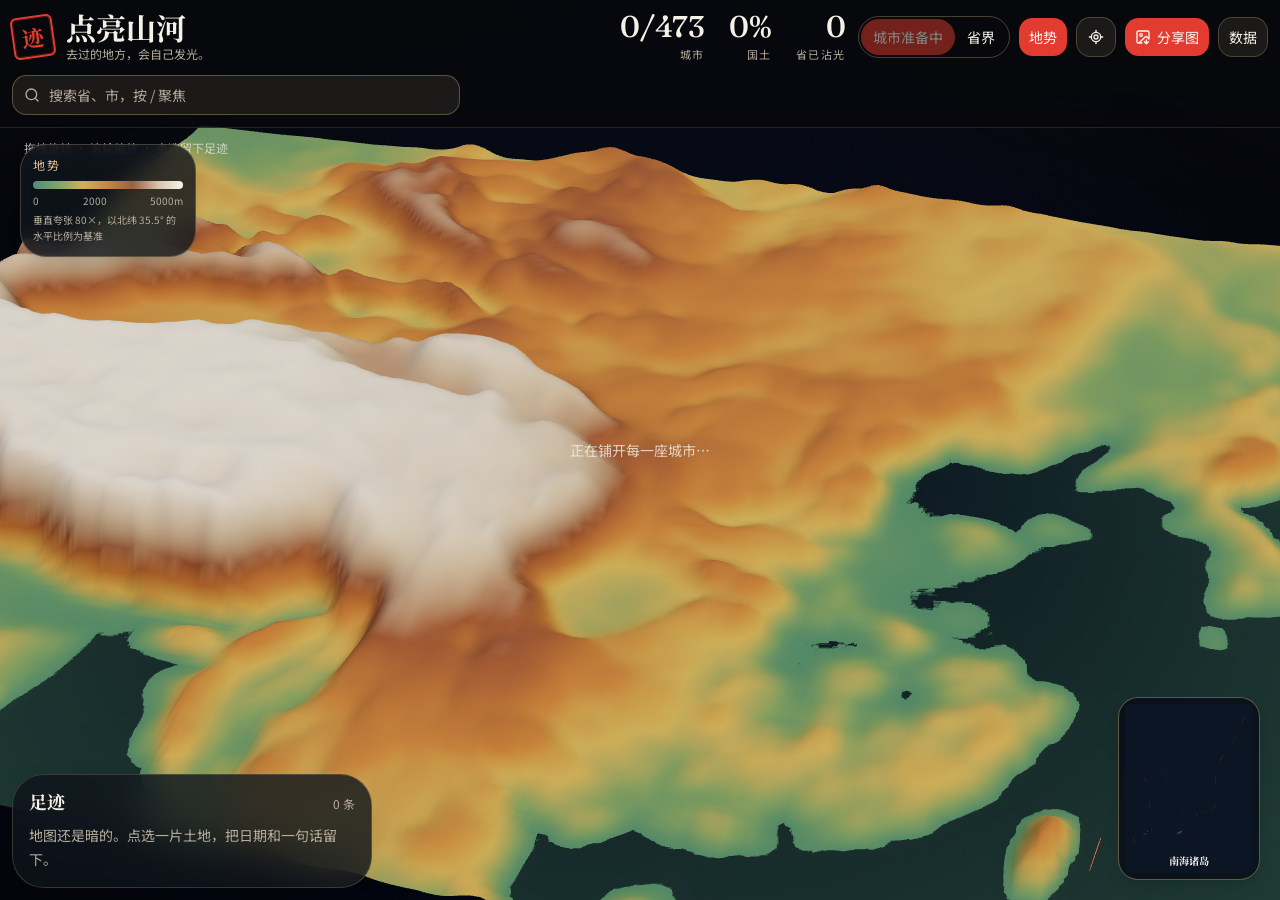
==== commit 867f1e7b: "PWA：manifest、图标、service worker 离线缓存、iOS 主屏幕与安全区适配" ====
--- a/index.html
+++ b/index.html
@@ -1 +1 @@
-<!DOCTYPE html><html lang="zh-CN" class="dark h-full antialiased"><head><meta charSet="utf-8"/><meta name="viewport" content="width=device-width, initial-scale=1"/><link rel="stylesheet" href="./_next/static/chunks/17xuiox88rmtp.css" data-precedence="next"/><link rel="preload" as="script" fetchPriority="low" href="./_next/static/chunks/0wfurka9errm3.js"/><script src="./_next/static/chunks/0yz0oxanetv6p.js" async=""></script><script src="./_next/static/chunks/39_j1bdzreq0m.js" async=""></script><script src="./_next/static/chunks/turbopack-0hvx9v9vijn-c.js" async=""></script><script src="./_next/static/chunks/3qfy96eoyh-ek.js" async=""></script><script src="./_next/static/chunks/10ocx490lu2ni.js" async=""></script><script src="./_next/static/chunks/0ku7vrfqvqwoa.js" async=""></script><script src="./_next/static/chunks/08nusuk3wm1q7.js" async=""></script><meta name="theme-color" content="#07080d"/><title>点亮山河</title><meta name="description" content="在三维中国地图上记下你去过的省和城市，点亮足迹，并导出可以分享的图片。"/><meta name="mobile-web-app-capable" content="yes"/><meta name="apple-mobile-web-app-title" content="点亮山河"/><meta name="apple-mobile-web-app-status-bar-style" content="black-translucent"/><link rel="icon" href="./favicon.ico?favicon.117ezoe8m31dk.ico" sizes="48x48" type="image/x-icon"/><link rel="icon" href="./icon.svg?icon.06da-jh_1j6-o.svg" sizes="any" type="image/svg+xml"/><script src="./_next/static/chunks/0cz1d0mv5g_q7.js" noModule=""></script></head><body class="h-dvh overflow-hidden"><div hidden=""><!--$--><!--/$--></div><div class="grid h-dvh place-items-center bg-[#07080d] text-[#f4efe4]"><div class="text-center"><div class="seal mx-auto">迹</div><h1 class="mt-6 font-serif text-4xl">点亮山河</h1><p class="mt-3 text-sm text-[#b3a898]">正在铺开海岸线…</p><div class="mx-auto mt-6 h-px w-40 overflow-hidden bg-white/10"><div class="h-full w-1/2 animate-[load_1.2s_ease-in-out_infinite] bg-[#e4c48a]"></div></div></div></div><!--$--><!--/$--><script id="_R_">(globalThis["TURBOPACK"] || (globalThis["TURBOPACK"] = [])).push({"otherChunks":["static/chunks/0wfurka9errm3.js","static/chunks/0yz0oxanetv6p.js","static/chunks/39_j1bdzreq0m.js"],"runtimeModuleIds":[94553]});</script><script src="./_next/static/chunks/0wfurka9errm3.js" async=""></script><script>(self.__next_f=self.__next_f||[]).push([0])</script><script>self.__next_f.push([1,"1:\"$Sreact.fragment\"\n2:\"./_next/static/chunks/3qfy96eoyh-ek.js\"\n3:I[39756,[\"$2\"],\"default\"]\n4:I[37457,[\"$2\"],\"default\"]\n6:\"./_next/static/chunks/10ocx490lu2ni.js\"\n7:\"./_next/static/chunks/0ku7vrfqvqwoa.js\"\n8:\"./_next/static/chunks/08nusuk3wm1q7.js\"\n9:I[18540,[\"$2\",\"$6\",\"$7\",\"$8\"],\"AppFrame\"]\na:I[97367,[\"$2\"],\"OutletBoundary\"]\nb:\"$Sreact.suspense\"\nd:\"ViewportBoundary\"\ne:I[97367,[\"$2\"],\"$d\"]\n10:\"MetadataBoundary\"\n11:I[97367,[\"$2\"],\"$10\"]\n13:I[68027,[\"$2\"],\"default\",1]\n:HL[\"./_next/static/chunks/17xuiox88rmtp.css\",\"style\"]\n5:[[\"children\",{\"s\":\"__PAGE__\",\"h\":512,\"d\":{\"r\":[\"$\",\"$1\",\"c\",{\"children\":[[\"$\",\"$L9\",null,{}],[[\"$\",\"script\",\"script-0\",{\"src\":\"./_next/static/chunks/10ocx490lu2ni.js\",\"async\":true,\"nonce\":\"$undefined\"}],[\"$\",\"script\",\"script-1\",{\"src\":\"./_next/static/chunks/0ku7vrfqvqwoa.js\",\"async\":true,\"nonce\":\"$undefined\"}],[\"$\",\"script\",\"script-2\",{\"src\":\"./_next/static/chunks/08nusuk3wm1q7.js\",\"async\":true,\"nonce\":\"$undefined\"}]],[\"$\",\"$La\",null,{\"children\":[\"$\",\"$b\",null,{\"name\":\"Next.MetadataOutlet\",\"children\":\"$@c\"}]}]]}],\"p\":false,\"v\":null}}]]\n0:{\"P\":null,\"c\":[\"\",\"\"],\"q\":\"\",\"i\":false,\"t\":{\"t\":{\"s\":\"\",\"h\":528,\"d\":{\"r\":[\"$\",\"$1\",\"c\",{\"children\":[[[\"$\",\"link\",\"0\",{\"rel\":\"stylesheet\",\"href\":\"./_next/static/chunks/17xuiox88rmtp.css\",\"precedence\":\"next\",\"crossOrigin\":\"$undefined\",\"nonce\":\"$undefined\"}],[\"$\",\"script\",\"script-0\",{\"src\":\"./_next/static/chunks/3qfy96eoyh-ek.js\",\"async\":true,\"nonce\":\"$undefined\"}]],[\"$\",\"html\",null,{\"lang\":\"zh-CN\",\"className\":\"dark h-full antialiased\",\"children\":[\"$\",\"body\",null,{\"className\":\"h-dvh overflow-hidden\",\"children\":[\"$\",\"$L3\",null,{\"parallelRouterKey\":\"children\",\"error\":\"$undefined\",\"errorStyles\":\"$undefined\",\"errorScripts\":\"$undefined\",\"template\":[\"$\",\"$L4\",null,{}],\"templateStyles\":\"$undefined\",\"templateScripts\":\"$undefined\",\"notFound\":[[[\"$\",\"title\",null,{\"children\":\"404: This page could not be found.\"}],[\"$\",\"div\",null,{\"style\":{\"fontFamily\":\"system-ui,\\\"Segoe UI\\\",Roboto,Helvetica,Arial,sans-serif,\\\"Apple Color Emoji\\\",\\\"Segoe UI Emoji\\\"\",\"height\":\"100vh\",\"textAlign\":\"center\",\"display\":\"flex\",\"flexDirection\":\"column\",\"alignItems\":\"center\",\"justifyContent\":\"center\"},\"children\":[\"$\",\"div\",null,{\"children\":[[\"$\",\"style\",null,{\"dangerouslySetInnerHTML\":{\"__html\":\"body{color:#000;background:#fff;margin:0}.next-error-h1{border-right:1px solid rgba(0,0,0,.3)}@media (prefers-color-scheme:dark){body{color:#fff;background:#000}.next-error-h1{border-right:1px solid rgba(255,255,255,.3)}}\"}}],[\"$\",\"h1\",null,{\"className\":\"next-error-h1\",\"style\":{\"display\":\"inline-block\",\"margin\":\"0 20px 0 0\",\"padding\":\"0 23px 0 0\",\"fontSize\":24,\"fontWeight\":500,\"verticalAlign\":\"top\",\"lineHeight\":\"49px\"},\"children\":404}],[\"$\",\"div\",null,{\"style\":{\"display\":\"inline-block\"},\"children\":[\"$\",\"h2\",null,{\"style\":{\"fontSize\":14,\"fontWeight\":400,\"lineHeight\":\"49px\",\"margin\":0},\"children\":\"This page could not be found.\"}]}]]}]}]],[]],\"forbidden\":\"$undefined\",\"unauthorized\":\"$undefined\"}]}]}]]}],\"p\":false,\"v\":null},\"c\":\"$Q5\"},\"h\":{\"r\":[\"$\",\"$1\",\"h\",{\"children\":[null,[\"$\",\"$Le\",null,{\"children\":\"$Lf\"}],[\"$\",\"$L11\",null,{\"children\":[[\"$\",\"div\",null,{\"hidden\":true,\"children\":[\"$\",\"$b\",null,{\"name\":\"Next.Metadata\",\"children\":\"$L12\"}]}],null]}],null]}],\"p\":false,\"v\":null}},\"m\":\"$undefined\",\"G\":[\"$13\",[[\"$\",\"link\",\"0\",{\"rel\":\"stylesheet\",\"href\":\"./_next/static/chunks/17xuiox88rmtp.css\",\"precedence\":\"next\",\"crossOrigin\":\"$undefined\",\"nonce\":\"$undefined\"}]]],\"S\":true,\"r\":\"$undefined\",\"s\":\"$undefined\",\"a\":\"$undefined\",\"l\":\"$undefined\",\"p\":\"$undefined\",\"d\":\"$undefined\",\"b\":\"VUYi3bUwhO5BUuHXXcpyo\"}\nf:[[\"$\",\"meta\",\"0\",{\"charSet\":\"utf-8\"}],[\"$\",\"meta\",\"1\",{\"name\":\"viewport\",\"content\":\"width=device-width, initial-scale=1\"}],[\"$\",\"meta\",\"2\",{\"name\":\"theme-color\",\"content\":\"#07080d\"}]]\n14:I[27201,[\"$2\"],\"IconMark\"]\nc:null\n12:[[\"$\",\"title\",\"0\",{\"children\":\"点亮山河\"}],[\"$\",\"meta\",\"1\",{\"name\":\"description\",\"content\":\"在三维中国地图上记下你去过的省和城市，点亮足迹，并导出可以分享的图片。\"}],[\"$\",\"meta\",\"2\",{\"name\":\"mobile-web-app-capable\",\"content\":\"yes\"}],[\"$\",\"meta\",\"3\",{\"name\":\"apple-mobile-web-app-title\",\"content\":\"点亮山河\"}],[\"$\",\"meta\",\"4\",{\"name\":\"apple-mobile-web-app-status-bar-style\",\"content\":\"black-translucent\"}],[\"$\",\"link\",\"5\",{\"rel\":\"icon\",\"href\":\"./favicon.ico?favicon.117ezoe8m31dk.ico\",\"sizes\":\"48x48\",\"type\":\"image/x-icon\"}],[\"$\",\"link\",\"6\",{\"rel\":\"icon\",\"href\":\"./icon.svg?icon.06da-jh_1j6-o.svg\",\"sizes\":\"any\",\"type\":\"image/svg+xml\"}],[\"$\",\"$L14\",\"7\",{}]]\n"])</script></body></html>+<!DOCTYPE html><html lang="zh-CN" class="dark h-full antialiased"><head><meta charSet="utf-8"/><meta name="viewport" content="width=device-width, initial-scale=1, viewport-fit=cover"/><link rel="stylesheet" href="./_next/static/chunks/17xuiox88rmtp.css" data-precedence="next"/><link rel="preload" as="script" fetchPriority="low" href="./_next/static/chunks/0wfurka9errm3.js"/><script src="./_next/static/chunks/0yz0oxanetv6p.js" async=""></script><script src="./_next/static/chunks/39_j1bdzreq0m.js" async=""></script><script src="./_next/static/chunks/turbopack-0hvx9v9vijn-c.js" async=""></script><script src="./_next/static/chunks/3qfy96eoyh-ek.js" async=""></script><script src="./_next/static/chunks/10ocx490lu2ni.js" async=""></script><script src="./_next/static/chunks/0ku7vrfqvqwoa.js" async=""></script><script src="./_next/static/chunks/08nusuk3wm1q7.js" async=""></script><meta name="theme-color" content="#07080d"/><title>点亮山河</title><meta name="description" content="在三维中国地图上记下你去过的省和城市，点亮足迹，并导出可以分享的图片。"/><meta name="mobile-web-app-capable" content="yes"/><meta name="apple-mobile-web-app-title" content="点亮山河"/><meta name="apple-mobile-web-app-status-bar-style" content="black-translucent"/><link rel="icon" href="./favicon.ico?favicon.117ezoe8m31dk.ico" sizes="48x48" type="image/x-icon"/><link rel="icon" href="./icon.svg?icon.06da-jh_1j6-o.svg" sizes="any" type="image/svg+xml"/><script src="./_next/static/chunks/0cz1d0mv5g_q7.js" noModule=""></script><link rel="manifest" href="./manifest.webmanifest"/><meta name="apple-mobile-web-app-capable" content="yes"/><link rel="apple-touch-icon" sizes="180x180" href="./apple-touch-icon.png"/><style id="pwa-safe-area">header.z-30.backdrop-blur-xl{padding-top:max(.75rem,env(safe-area-inset-top));padding-left:max(.75rem,env(safe-area-inset-left));padding-right:max(.75rem,env(safe-area-inset-right))}section.absolute.bottom-3.z-20{bottom:calc(.75rem + env(safe-area-inset-bottom))}div.absolute.top-36.z-20{top:calc(9rem + env(safe-area-inset-top))}</style><script>if("serviceWorker"in navigator){addEventListener("load",function(){navigator.serviceWorker.register("./sw.js",{scope:"./"}).catch(function(e){console.warn("sw register failed",e)})})}</script></head><body class="h-dvh overflow-hidden"><div hidden=""><!--$--><!--/$--></div><div class="grid h-dvh place-items-center bg-[#07080d] text-[#f4efe4]"><div class="text-center"><div class="seal mx-auto">迹</div><h1 class="mt-6 font-serif text-4xl">点亮山河</h1><p class="mt-3 text-sm text-[#b3a898]">正在铺开海岸线…</p><div class="mx-auto mt-6 h-px w-40 overflow-hidden bg-white/10"><div class="h-full w-1/2 animate-[load_1.2s_ease-in-out_infinite] bg-[#e4c48a]"></div></div></div></div><!--$--><!--/$--><script id="_R_">(globalThis["TURBOPACK"] || (globalThis["TURBOPACK"] = [])).push({"otherChunks":["static/chunks/0wfurka9errm3.js","static/chunks/0yz0oxanetv6p.js","static/chunks/39_j1bdzreq0m.js"],"runtimeModuleIds":[94553]});</script><script src="./_next/static/chunks/0wfurka9errm3.js" async=""></script><script>(self.__next_f=self.__next_f||[]).push([0])</script><script>self.__next_f.push([1,"1:\"$Sreact.fragment\"\n2:\"./_next/static/chunks/3qfy96eoyh-ek.js\"\n3:I[39756,[\"$2\"],\"default\"]\n4:I[37457,[\"$2\"],\"default\"]\n6:\"./_next/static/chunks/10ocx490lu2ni.js\"\n7:\"./_next/static/chunks/0ku7vrfqvqwoa.js\"\n8:\"./_next/static/chunks/08nusuk3wm1q7.js\"\n9:I[18540,[\"$2\",\"$6\",\"$7\",\"$8\"],\"AppFrame\"]\na:I[97367,[\"$2\"],\"OutletBoundary\"]\nb:\"$Sreact.suspense\"\nd:\"ViewportBoundary\"\ne:I[97367,[\"$2\"],\"$d\"]\n10:\"MetadataBoundary\"\n11:I[97367,[\"$2\"],\"$10\"]\n13:I[68027,[\"$2\"],\"default\",1]\n:HL[\"./_next/static/chunks/17xuiox88rmtp.css\",\"style\"]\n5:[[\"children\",{\"s\":\"__PAGE__\",\"h\":512,\"d\":{\"r\":[\"$\",\"$1\",\"c\",{\"children\":[[\"$\",\"$L9\",null,{}],[[\"$\",\"script\",\"script-0\",{\"src\":\"./_next/static/chunks/10ocx490lu2ni.js\",\"async\":true,\"nonce\":\"$undefined\"}],[\"$\",\"script\",\"script-1\",{\"src\":\"./_next/static/chunks/0ku7vrfqvqwoa.js\",\"async\":true,\"nonce\":\"$undefined\"}],[\"$\",\"script\",\"script-2\",{\"src\":\"./_next/static/chunks/08nusuk3wm1q7.js\",\"async\":true,\"nonce\":\"$undefined\"}]],[\"$\",\"$La\",null,{\"children\":[\"$\",\"$b\",null,{\"name\":\"Next.MetadataOutlet\",\"children\":\"$@c\"}]}]]}],\"p\":false,\"v\":null}}]]\n0:{\"P\":null,\"c\":[\"\",\"\"],\"q\":\"\",\"i\":false,\"t\":{\"t\":{\"s\":\"\",\"h\":528,\"d\":{\"r\":[\"$\",\"$1\",\"c\",{\"children\":[[[\"$\",\"link\",\"0\",{\"rel\":\"stylesheet\",\"href\":\"./_next/static/chunks/17xuiox88rmtp.css\",\"precedence\":\"next\",\"crossOrigin\":\"$undefined\",\"nonce\":\"$undefined\"}],[\"$\",\"script\",\"script-0\",{\"src\":\"./_next/static/chunks/3qfy96eoyh-ek.js\",\"async\":true,\"nonce\":\"$undefined\"}]],[\"$\",\"html\",null,{\"lang\":\"zh-CN\",\"className\":\"dark h-full antialiased\",\"children\":[\"$\",\"body\",null,{\"className\":\"h-dvh overflow-hidden\",\"children\":[\"$\",\"$L3\",null,{\"parallelRouterKey\":\"children\",\"error\":\"$undefined\",\"errorStyles\":\"$undefined\",\"errorScripts\":\"$undefined\",\"template\":[\"$\",\"$L4\",null,{}],\"templateStyles\":\"$undefined\",\"templateScripts\":\"$undefined\",\"notFound\":[[[\"$\",\"title\",null,{\"children\":\"404: This page could not be found.\"}],[\"$\",\"div\",null,{\"style\":{\"fontFamily\":\"system-ui,\\\"Segoe UI\\\",Roboto,Helvetica,Arial,sans-serif,\\\"Apple Color Emoji\\\",\\\"Segoe UI Emoji\\\"\",\"height\":\"100vh\",\"textAlign\":\"center\",\"display\":\"flex\",\"flexDirection\":\"column\",\"alignItems\":\"center\",\"justifyContent\":\"center\"},\"children\":[\"$\",\"div\",null,{\"children\":[[\"$\",\"style\",null,{\"dangerouslySetInnerHTML\":{\"__html\":\"body{color:#000;background:#fff;margin:0}.next-error-h1{border-right:1px solid rgba(0,0,0,.3)}@media (prefers-color-scheme:dark){body{color:#fff;background:#000}.next-error-h1{border-right:1px solid rgba(255,255,255,.3)}}\"}}],[\"$\",\"h1\",null,{\"className\":\"next-error-h1\",\"style\":{\"display\":\"inline-block\",\"margin\":\"0 20px 0 0\",\"padding\":\"0 23px 0 0\",\"fontSize\":24,\"fontWeight\":500,\"verticalAlign\":\"top\",\"lineHeight\":\"49px\"},\"children\":404}],[\"$\",\"div\",null,{\"style\":{\"display\":\"inline-block\"},\"children\":[\"$\",\"h2\",null,{\"style\":{\"fontSize\":14,\"fontWeight\":400,\"lineHeight\":\"49px\",\"margin\":0},\"children\":\"This page could not be found.\"}]}]]}]}]],[]],\"forbidden\":\"$undefined\",\"unauthorized\":\"$undefined\"}]}]}]]}],\"p\":false,\"v\":null},\"c\":\"$Q5\"},\"h\":{\"r\":[\"$\",\"$1\",\"h\",{\"children\":[null,[\"$\",\"$Le\",null,{\"children\":\"$Lf\"}],[\"$\",\"$L11\",null,{\"children\":[[\"$\",\"div\",null,{\"hidden\":true,\"children\":[\"$\",\"$b\",null,{\"name\":\"Next.Metadata\",\"children\":\"$L12\"}]}],null]}],null]}],\"p\":false,\"v\":null}},\"m\":\"$undefined\",\"G\":[\"$13\",[[\"$\",\"link\",\"0\",{\"rel\":\"stylesheet\",\"href\":\"./_next/static/chunks/17xuiox88rmtp.css\",\"precedence\":\"next\",\"crossOrigin\":\"$undefined\",\"nonce\":\"$undefined\"}]]],\"S\":true,\"r\":\"$undefined\",\"s\":\"$undefined\",\"a\":\"$undefined\",\"l\":\"$undefined\",\"p\":\"$undefined\",\"d\":\"$undefined\",\"b\":\"VUYi3bUwhO5BUuHXXcpyo\"}\nf:[[\"$\",\"meta\",\"0\",{\"charSet\":\"utf-8\"}],[\"$\",\"meta\",\"1\",{\"name\":\"viewport\",\"content\":\"width=device-width, initial-scale=1, viewport-fit=cover\"}],[\"$\",\"meta\",\"2\",{\"name\":\"theme-color\",\"content\":\"#07080d\"}]]\n14:I[27201,[\"$2\"],\"IconMark\"]\nc:null\n12:[[\"$\",\"title\",\"0\",{\"children\":\"点亮山河\"}],[\"$\",\"meta\",\"1\",{\"name\":\"description\",\"content\":\"在三维中国地图上记下你去过的省和城市，点亮足迹，并导出可以分享的图片。\"}],[\"$\",\"meta\",\"2\",{\"name\":\"mobile-web-app-capable\",\"content\":\"yes\"}],[\"$\",\"meta\",\"3\",{\"name\":\"apple-mobile-web-app-title\",\"content\":\"点亮山河\"}],[\"$\",\"meta\",\"4\",{\"name\":\"apple-mobile-web-app-status-bar-style\",\"content\":\"black-translucent\"}],[\"$\",\"link\",\"5\",{\"rel\":\"icon\",\"href\":\"./favicon.ico?favicon.117ezoe8m31dk.ico\",\"sizes\":\"48x48\",\"type\":\"image/x-icon\"}],[\"$\",\"link\",\"6\",{\"rel\":\"icon\",\"href\":\"./icon.svg?icon.06da-jh_1j6-o.svg\",\"sizes\":\"any\",\"type\":\"image/svg+xml\"}],[\"$\",\"$L14\",\"7\",{}]]\n"])</script></body></html>
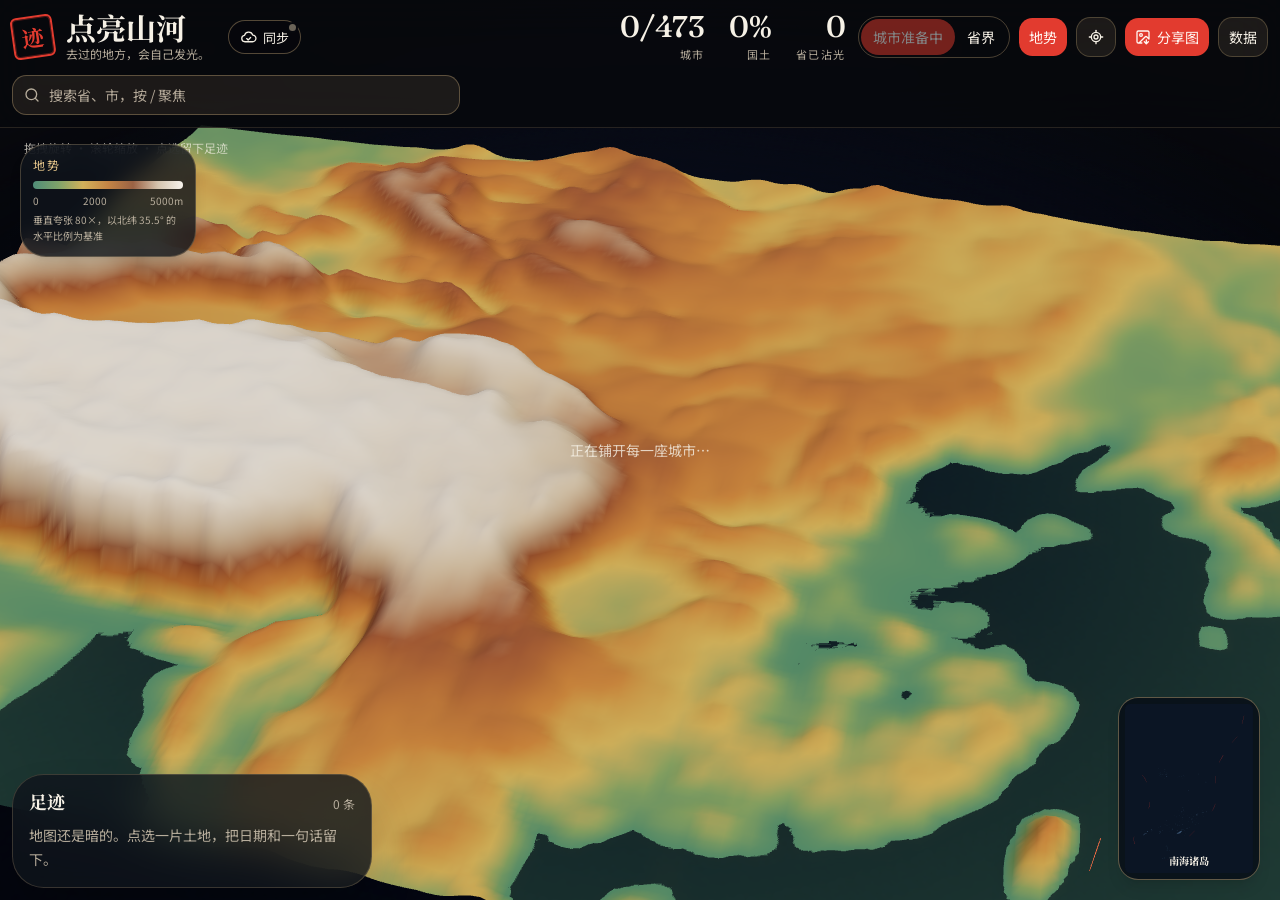
==== commit 58a2f5a8: "云同步：GitHub 私密 Gist + 客户端加密（PBKDF2/AES-GCM），按条目最后修改合并、删除墓碑、离线排队、首次同步前备份" ====
--- a/index.html
+++ b/index.html
@@ -1 +1 @@
-<!DOCTYPE html><html lang="zh-CN" class="dark h-full antialiased"><head><meta charSet="utf-8"/><meta name="viewport" content="width=device-width, initial-scale=1, viewport-fit=cover"/><link rel="stylesheet" href="./_next/static/chunks/17xuiox88rmtp.css" data-precedence="next"/><link rel="preload" as="script" fetchPriority="low" href="./_next/static/chunks/0wfurka9errm3.js"/><script src="./_next/static/chunks/0yz0oxanetv6p.js" async=""></script><script src="./_next/static/chunks/39_j1bdzreq0m.js" async=""></script><script src="./_next/static/chunks/turbopack-0hvx9v9vijn-c.js" async=""></script><script src="./_next/static/chunks/3qfy96eoyh-ek.js" async=""></script><script src="./_next/static/chunks/10ocx490lu2ni.js" async=""></script><script src="./_next/static/chunks/0ku7vrfqvqwoa.js" async=""></script><script src="./_next/static/chunks/08nusuk3wm1q7.js" async=""></script><meta name="theme-color" content="#07080d"/><title>点亮山河</title><meta name="description" content="在三维中国地图上记下你去过的省和城市，点亮足迹，并导出可以分享的图片。"/><meta name="mobile-web-app-capable" content="yes"/><meta name="apple-mobile-web-app-title" content="点亮山河"/><meta name="apple-mobile-web-app-status-bar-style" content="black-translucent"/><link rel="icon" href="./favicon.ico?favicon.117ezoe8m31dk.ico" sizes="48x48" type="image/x-icon"/><link rel="icon" href="./icon.svg?icon.06da-jh_1j6-o.svg" sizes="any" type="image/svg+xml"/><script src="./_next/static/chunks/0cz1d0mv5g_q7.js" noModule=""></script><link rel="manifest" href="./manifest.webmanifest"/><meta name="apple-mobile-web-app-capable" content="yes"/><link rel="apple-touch-icon" sizes="180x180" href="./apple-touch-icon.png"/><style id="pwa-safe-area">header.z-30.backdrop-blur-xl{padding-top:max(.75rem,env(safe-area-inset-top));padding-left:max(.75rem,env(safe-area-inset-left));padding-right:max(.75rem,env(safe-area-inset-right))}section.absolute.bottom-3.z-20{bottom:calc(.75rem + env(safe-area-inset-bottom))}div.absolute.top-36.z-20{top:calc(9rem + env(safe-area-inset-top))}</style><script>if("serviceWorker"in navigator){addEventListener("load",function(){navigator.serviceWorker.register("./sw.js",{scope:"./"}).catch(function(e){console.warn("sw register failed",e)})})}</script></head><body class="h-dvh overflow-hidden"><div hidden=""><!--$--><!--/$--></div><div class="grid h-dvh place-items-center bg-[#07080d] text-[#f4efe4]"><div class="text-center"><div class="seal mx-auto">迹</div><h1 class="mt-6 font-serif text-4xl">点亮山河</h1><p class="mt-3 text-sm text-[#b3a898]">正在铺开海岸线…</p><div class="mx-auto mt-6 h-px w-40 overflow-hidden bg-white/10"><div class="h-full w-1/2 animate-[load_1.2s_ease-in-out_infinite] bg-[#e4c48a]"></div></div></div></div><!--$--><!--/$--><script id="_R_">(globalThis["TURBOPACK"] || (globalThis["TURBOPACK"] = [])).push({"otherChunks":["static/chunks/0wfurka9errm3.js","static/chunks/0yz0oxanetv6p.js","static/chunks/39_j1bdzreq0m.js"],"runtimeModuleIds":[94553]});</script><script src="./_next/static/chunks/0wfurka9errm3.js" async=""></script><script>(self.__next_f=self.__next_f||[]).push([0])</script><script>self.__next_f.push([1,"1:\"$Sreact.fragment\"\n2:\"./_next/static/chunks/3qfy96eoyh-ek.js\"\n3:I[39756,[\"$2\"],\"default\"]\n4:I[37457,[\"$2\"],\"default\"]\n6:\"./_next/static/chunks/10ocx490lu2ni.js\"\n7:\"./_next/static/chunks/0ku7vrfqvqwoa.js\"\n8:\"./_next/static/chunks/08nusuk3wm1q7.js\"\n9:I[18540,[\"$2\",\"$6\",\"$7\",\"$8\"],\"AppFrame\"]\na:I[97367,[\"$2\"],\"OutletBoundary\"]\nb:\"$Sreact.suspense\"\nd:\"ViewportBoundary\"\ne:I[97367,[\"$2\"],\"$d\"]\n10:\"MetadataBoundary\"\n11:I[97367,[\"$2\"],\"$10\"]\n13:I[68027,[\"$2\"],\"default\",1]\n:HL[\"./_next/static/chunks/17xuiox88rmtp.css\",\"style\"]\n5:[[\"children\",{\"s\":\"__PAGE__\",\"h\":512,\"d\":{\"r\":[\"$\",\"$1\",\"c\",{\"children\":[[\"$\",\"$L9\",null,{}],[[\"$\",\"script\",\"script-0\",{\"src\":\"./_next/static/chunks/10ocx490lu2ni.js\",\"async\":true,\"nonce\":\"$undefined\"}],[\"$\",\"script\",\"script-1\",{\"src\":\"./_next/static/chunks/0ku7vrfqvqwoa.js\",\"async\":true,\"nonce\":\"$undefined\"}],[\"$\",\"script\",\"script-2\",{\"src\":\"./_next/static/chunks/08nusuk3wm1q7.js\",\"async\":true,\"nonce\":\"$undefined\"}]],[\"$\",\"$La\",null,{\"children\":[\"$\",\"$b\",null,{\"name\":\"Next.MetadataOutlet\",\"children\":\"$@c\"}]}]]}],\"p\":false,\"v\":null}}]]\n0:{\"P\":null,\"c\":[\"\",\"\"],\"q\":\"\",\"i\":false,\"t\":{\"t\":{\"s\":\"\",\"h\":528,\"d\":{\"r\":[\"$\",\"$1\",\"c\",{\"children\":[[[\"$\",\"link\",\"0\",{\"rel\":\"stylesheet\",\"href\":\"./_next/static/chunks/17xuiox88rmtp.css\",\"precedence\":\"next\",\"crossOrigin\":\"$undefined\",\"nonce\":\"$undefined\"}],[\"$\",\"script\",\"script-0\",{\"src\":\"./_next/static/chunks/3qfy96eoyh-ek.js\",\"async\":true,\"nonce\":\"$undefined\"}]],[\"$\",\"html\",null,{\"lang\":\"zh-CN\",\"className\":\"dark h-full antialiased\",\"children\":[\"$\",\"body\",null,{\"className\":\"h-dvh overflow-hidden\",\"children\":[\"$\",\"$L3\",null,{\"parallelRouterKey\":\"children\",\"error\":\"$undefined\",\"errorStyles\":\"$undefined\",\"errorScripts\":\"$undefined\",\"template\":[\"$\",\"$L4\",null,{}],\"templateStyles\":\"$undefined\",\"templateScripts\":\"$undefined\",\"notFound\":[[[\"$\",\"title\",null,{\"children\":\"404: This page could not be found.\"}],[\"$\",\"div\",null,{\"style\":{\"fontFamily\":\"system-ui,\\\"Segoe UI\\\",Roboto,Helvetica,Arial,sans-serif,\\\"Apple Color Emoji\\\",\\\"Segoe UI Emoji\\\"\",\"height\":\"100vh\",\"textAlign\":\"center\",\"display\":\"flex\",\"flexDirection\":\"column\",\"alignItems\":\"center\",\"justifyContent\":\"center\"},\"children\":[\"$\",\"div\",null,{\"children\":[[\"$\",\"style\",null,{\"dangerouslySetInnerHTML\":{\"__html\":\"body{color:#000;background:#fff;margin:0}.next-error-h1{border-right:1px solid rgba(0,0,0,.3)}@media (prefers-color-scheme:dark){body{color:#fff;background:#000}.next-error-h1{border-right:1px solid rgba(255,255,255,.3)}}\"}}],[\"$\",\"h1\",null,{\"className\":\"next-error-h1\",\"style\":{\"display\":\"inline-block\",\"margin\":\"0 20px 0 0\",\"padding\":\"0 23px 0 0\",\"fontSize\":24,\"fontWeight\":500,\"verticalAlign\":\"top\",\"lineHeight\":\"49px\"},\"children\":404}],[\"$\",\"div\",null,{\"style\":{\"display\":\"inline-block\"},\"children\":[\"$\",\"h2\",null,{\"style\":{\"fontSize\":14,\"fontWeight\":400,\"lineHeight\":\"49px\",\"margin\":0},\"children\":\"This page could not be found.\"}]}]]}]}]],[]],\"forbidden\":\"$undefined\",\"unauthorized\":\"$undefined\"}]}]}]]}],\"p\":false,\"v\":null},\"c\":\"$Q5\"},\"h\":{\"r\":[\"$\",\"$1\",\"h\",{\"children\":[null,[\"$\",\"$Le\",null,{\"children\":\"$Lf\"}],[\"$\",\"$L11\",null,{\"children\":[[\"$\",\"div\",null,{\"hidden\":true,\"children\":[\"$\",\"$b\",null,{\"name\":\"Next.Metadata\",\"children\":\"$L12\"}]}],null]}],null]}],\"p\":false,\"v\":null}},\"m\":\"$undefined\",\"G\":[\"$13\",[[\"$\",\"link\",\"0\",{\"rel\":\"stylesheet\",\"href\":\"./_next/static/chunks/17xuiox88rmtp.css\",\"precedence\":\"next\",\"crossOrigin\":\"$undefined\",\"nonce\":\"$undefined\"}]]],\"S\":true,\"r\":\"$undefined\",\"s\":\"$undefined\",\"a\":\"$undefined\",\"l\":\"$undefined\",\"p\":\"$undefined\",\"d\":\"$undefined\",\"b\":\"VUYi3bUwhO5BUuHXXcpyo\"}\nf:[[\"$\",\"meta\",\"0\",{\"charSet\":\"utf-8\"}],[\"$\",\"meta\",\"1\",{\"name\":\"viewport\",\"content\":\"width=device-width, initial-scale=1, viewport-fit=cover\"}],[\"$\",\"meta\",\"2\",{\"name\":\"theme-color\",\"content\":\"#07080d\"}]]\n14:I[27201,[\"$2\"],\"IconMark\"]\nc:null\n12:[[\"$\",\"title\",\"0\",{\"children\":\"点亮山河\"}],[\"$\",\"meta\",\"1\",{\"name\":\"description\",\"content\":\"在三维中国地图上记下你去过的省和城市，点亮足迹，并导出可以分享的图片。\"}],[\"$\",\"meta\",\"2\",{\"name\":\"mobile-web-app-capable\",\"content\":\"yes\"}],[\"$\",\"meta\",\"3\",{\"name\":\"apple-mobile-web-app-title\",\"content\":\"点亮山河\"}],[\"$\",\"meta\",\"4\",{\"name\":\"apple-mobile-web-app-status-bar-style\",\"content\":\"black-translucent\"}],[\"$\",\"link\",\"5\",{\"rel\":\"icon\",\"href\":\"./favicon.ico?favicon.117ezoe8m31dk.ico\",\"sizes\":\"48x48\",\"type\":\"image/x-icon\"}],[\"$\",\"link\",\"6\",{\"rel\":\"icon\",\"href\":\"./icon.svg?icon.06da-jh_1j6-o.svg\",\"sizes\":\"any\",\"type\":\"image/svg+xml\"}],[\"$\",\"$L14\",\"7\",{}]]\n"])</script></body></html>+<!DOCTYPE html><html lang="zh-CN" class="dark h-full antialiased"><head><meta charSet="utf-8"/><meta name="viewport" content="width=device-width, initial-scale=1, viewport-fit=cover"/><link rel="stylesheet" href="./_next/static/chunks/17xuiox88rmtp.css" data-precedence="next"/><link rel="preload" as="script" fetchPriority="low" href="./_next/static/chunks/0wfurka9errm3.js"/><script src="./_next/static/chunks/0yz0oxanetv6p.js" async=""></script><script src="./_next/static/chunks/39_j1bdzreq0m.js" async=""></script><script src="./_next/static/chunks/turbopack-0hvx9v9vijn-c.js" async=""></script><script src="./_next/static/chunks/3qfy96eoyh-ek.js" async=""></script><script src="./_next/static/chunks/10ocx490lu2ni.js" async=""></script><script src="./_next/static/chunks/0ku7vrfqvqwoa.js" async=""></script><script src="./_next/static/chunks/08nusuk3wm1q7.js" async=""></script><meta name="theme-color" content="#07080d"/><title>点亮山河</title><meta name="description" content="在三维中国地图上记下你去过的省和城市，点亮足迹，并导出可以分享的图片。"/><meta name="mobile-web-app-capable" content="yes"/><meta name="apple-mobile-web-app-title" content="点亮山河"/><meta name="apple-mobile-web-app-status-bar-style" content="black-translucent"/><link rel="icon" href="./favicon.ico?favicon.117ezoe8m31dk.ico" sizes="48x48" type="image/x-icon"/><link rel="icon" href="./icon.svg?icon.06da-jh_1j6-o.svg" sizes="any" type="image/svg+xml"/><script src="./_next/static/chunks/0cz1d0mv5g_q7.js" noModule=""></script><link rel="manifest" href="./manifest.webmanifest"/><meta name="apple-mobile-web-app-capable" content="yes"/><link rel="apple-touch-icon" sizes="180x180" href="./apple-touch-icon.png"/><style id="pwa-safe-area">header.z-30.backdrop-blur-xl{padding-top:max(.75rem,env(safe-area-inset-top));padding-left:max(.75rem,env(safe-area-inset-left));padding-right:max(.75rem,env(safe-area-inset-right))}section.absolute.bottom-3.z-20{bottom:calc(.75rem + env(safe-area-inset-bottom))}div.absolute.top-36.z-20{top:calc(9rem + env(safe-area-inset-top))}@media (max-width:767.98px){div.absolute.top-36.z-20{top:auto;bottom:calc(.75rem + 132px + .5rem + env(safe-area-inset-bottom));left:max(.75rem,env(safe-area-inset-left));width:10.5rem;padding:.6rem}}</style><script>if("serviceWorker"in navigator){addEventListener("load",function(){navigator.serviceWorker.register("./sw.js",{scope:"./"}).catch(function(e){console.warn("sw register failed",e)})})}</script><script src="./sync.js" defer></script></head><body class="h-dvh overflow-hidden"><div hidden=""><!--$--><!--/$--></div><div class="grid h-dvh place-items-center bg-[#07080d] text-[#f4efe4]"><div class="text-center"><div class="seal mx-auto">迹</div><h1 class="mt-6 font-serif text-4xl">点亮山河</h1><p class="mt-3 text-sm text-[#b3a898]">正在铺开海岸线…</p><div class="mx-auto mt-6 h-px w-40 overflow-hidden bg-white/10"><div class="h-full w-1/2 animate-[load_1.2s_ease-in-out_infinite] bg-[#e4c48a]"></div></div></div></div><!--$--><!--/$--><script id="_R_">(globalThis["TURBOPACK"] || (globalThis["TURBOPACK"] = [])).push({"otherChunks":["static/chunks/0wfurka9errm3.js","static/chunks/0yz0oxanetv6p.js","static/chunks/39_j1bdzreq0m.js"],"runtimeModuleIds":[94553]});</script><script src="./_next/static/chunks/0wfurka9errm3.js" async=""></script><script>(self.__next_f=self.__next_f||[]).push([0])</script><script>self.__next_f.push([1,"1:\"$Sreact.fragment\"\n2:\"./_next/static/chunks/3qfy96eoyh-ek.js\"\n3:I[39756,[\"$2\"],\"default\"]\n4:I[37457,[\"$2\"],\"default\"]\n6:\"./_next/static/chunks/10ocx490lu2ni.js\"\n7:\"./_next/static/chunks/0ku7vrfqvqwoa.js\"\n8:\"./_next/static/chunks/08nusuk3wm1q7.js\"\n9:I[18540,[\"$2\",\"$6\",\"$7\",\"$8\"],\"AppFrame\"]\na:I[97367,[\"$2\"],\"OutletBoundary\"]\nb:\"$Sreact.suspense\"\nd:\"ViewportBoundary\"\ne:I[97367,[\"$2\"],\"$d\"]\n10:\"MetadataBoundary\"\n11:I[97367,[\"$2\"],\"$10\"]\n13:I[68027,[\"$2\"],\"default\",1]\n:HL[\"./_next/static/chunks/17xuiox88rmtp.css\",\"style\"]\n5:[[\"children\",{\"s\":\"__PAGE__\",\"h\":512,\"d\":{\"r\":[\"$\",\"$1\",\"c\",{\"children\":[[\"$\",\"$L9\",null,{}],[[\"$\",\"script\",\"script-0\",{\"src\":\"./_next/static/chunks/10ocx490lu2ni.js\",\"async\":true,\"nonce\":\"$undefined\"}],[\"$\",\"script\",\"script-1\",{\"src\":\"./_next/static/chunks/0ku7vrfqvqwoa.js\",\"async\":true,\"nonce\":\"$undefined\"}],[\"$\",\"script\",\"script-2\",{\"src\":\"./_next/static/chunks/08nusuk3wm1q7.js\",\"async\":true,\"nonce\":\"$undefined\"}]],[\"$\",\"$La\",null,{\"children\":[\"$\",\"$b\",null,{\"name\":\"Next.MetadataOutlet\",\"children\":\"$@c\"}]}]]}],\"p\":false,\"v\":null}}]]\n0:{\"P\":null,\"c\":[\"\",\"\"],\"q\":\"\",\"i\":false,\"t\":{\"t\":{\"s\":\"\",\"h\":528,\"d\":{\"r\":[\"$\",\"$1\",\"c\",{\"children\":[[[\"$\",\"link\",\"0\",{\"rel\":\"stylesheet\",\"href\":\"./_next/static/chunks/17xuiox88rmtp.css\",\"precedence\":\"next\",\"crossOrigin\":\"$undefined\",\"nonce\":\"$undefined\"}],[\"$\",\"script\",\"script-0\",{\"src\":\"./_next/static/chunks/3qfy96eoyh-ek.js\",\"async\":true,\"nonce\":\"$undefined\"}]],[\"$\",\"html\",null,{\"lang\":\"zh-CN\",\"className\":\"dark h-full antialiased\",\"children\":[\"$\",\"body\",null,{\"className\":\"h-dvh overflow-hidden\",\"children\":[\"$\",\"$L3\",null,{\"parallelRouterKey\":\"children\",\"error\":\"$undefined\",\"errorStyles\":\"$undefined\",\"errorScripts\":\"$undefined\",\"template\":[\"$\",\"$L4\",null,{}],\"templateStyles\":\"$undefined\",\"templateScripts\":\"$undefined\",\"notFound\":[[[\"$\",\"title\",null,{\"children\":\"404: This page could not be found.\"}],[\"$\",\"div\",null,{\"style\":{\"fontFamily\":\"system-ui,\\\"Segoe UI\\\",Roboto,Helvetica,Arial,sans-serif,\\\"Apple Color Emoji\\\",\\\"Segoe UI Emoji\\\"\",\"height\":\"100vh\",\"textAlign\":\"center\",\"display\":\"flex\",\"flexDirection\":\"column\",\"alignItems\":\"center\",\"justifyContent\":\"center\"},\"children\":[\"$\",\"div\",null,{\"children\":[[\"$\",\"style\",null,{\"dangerouslySetInnerHTML\":{\"__html\":\"body{color:#000;background:#fff;margin:0}.next-error-h1{border-right:1px solid rgba(0,0,0,.3)}@media (prefers-color-scheme:dark){body{color:#fff;background:#000}.next-error-h1{border-right:1px solid rgba(255,255,255,.3)}}\"}}],[\"$\",\"h1\",null,{\"className\":\"next-error-h1\",\"style\":{\"display\":\"inline-block\",\"margin\":\"0 20px 0 0\",\"padding\":\"0 23px 0 0\",\"fontSize\":24,\"fontWeight\":500,\"verticalAlign\":\"top\",\"lineHeight\":\"49px\"},\"children\":404}],[\"$\",\"div\",null,{\"style\":{\"display\":\"inline-block\"},\"children\":[\"$\",\"h2\",null,{\"style\":{\"fontSize\":14,\"fontWeight\":400,\"lineHeight\":\"49px\",\"margin\":0},\"children\":\"This page could not be found.\"}]}]]}]}]],[]],\"forbidden\":\"$undefined\",\"unauthorized\":\"$undefined\"}]}]}]]}],\"p\":false,\"v\":null},\"c\":\"$Q5\"},\"h\":{\"r\":[\"$\",\"$1\",\"h\",{\"children\":[null,[\"$\",\"$Le\",null,{\"children\":\"$Lf\"}],[\"$\",\"$L11\",null,{\"children\":[[\"$\",\"div\",null,{\"hidden\":true,\"children\":[\"$\",\"$b\",null,{\"name\":\"Next.Metadata\",\"children\":\"$L12\"}]}],null]}],null]}],\"p\":false,\"v\":null}},\"m\":\"$undefined\",\"G\":[\"$13\",[[\"$\",\"link\",\"0\",{\"rel\":\"stylesheet\",\"href\":\"./_next/static/chunks/17xuiox88rmtp.css\",\"precedence\":\"next\",\"crossOrigin\":\"$undefined\",\"nonce\":\"$undefined\"}]]],\"S\":true,\"r\":\"$undefined\",\"s\":\"$undefined\",\"a\":\"$undefined\",\"l\":\"$undefined\",\"p\":\"$undefined\",\"d\":\"$undefined\",\"b\":\"VUYi3bUwhO5BUuHXXcpyo\"}\nf:[[\"$\",\"meta\",\"0\",{\"charSet\":\"utf-8\"}],[\"$\",\"meta\",\"1\",{\"name\":\"viewport\",\"content\":\"width=device-width, initial-scale=1, viewport-fit=cover\"}],[\"$\",\"meta\",\"2\",{\"name\":\"theme-color\",\"content\":\"#07080d\"}]]\n14:I[27201,[\"$2\"],\"IconMark\"]\nc:null\n12:[[\"$\",\"title\",\"0\",{\"children\":\"点亮山河\"}],[\"$\",\"meta\",\"1\",{\"name\":\"description\",\"content\":\"在三维中国地图上记下你去过的省和城市，点亮足迹，并导出可以分享的图片。\"}],[\"$\",\"meta\",\"2\",{\"name\":\"mobile-web-app-capable\",\"content\":\"yes\"}],[\"$\",\"meta\",\"3\",{\"name\":\"apple-mobile-web-app-title\",\"content\":\"点亮山河\"}],[\"$\",\"meta\",\"4\",{\"name\":\"apple-mobile-web-app-status-bar-style\",\"content\":\"black-translucent\"}],[\"$\",\"link\",\"5\",{\"rel\":\"icon\",\"href\":\"./favicon.ico?favicon.117ezoe8m31dk.ico\",\"sizes\":\"48x48\",\"type\":\"image/x-icon\"}],[\"$\",\"link\",\"6\",{\"rel\":\"icon\",\"href\":\"./icon.svg?icon.06da-jh_1j6-o.svg\",\"sizes\":\"any\",\"type\":\"image/svg+xml\"}],[\"$\",\"$L14\",\"7\",{}]]\n"])</script></body></html>
